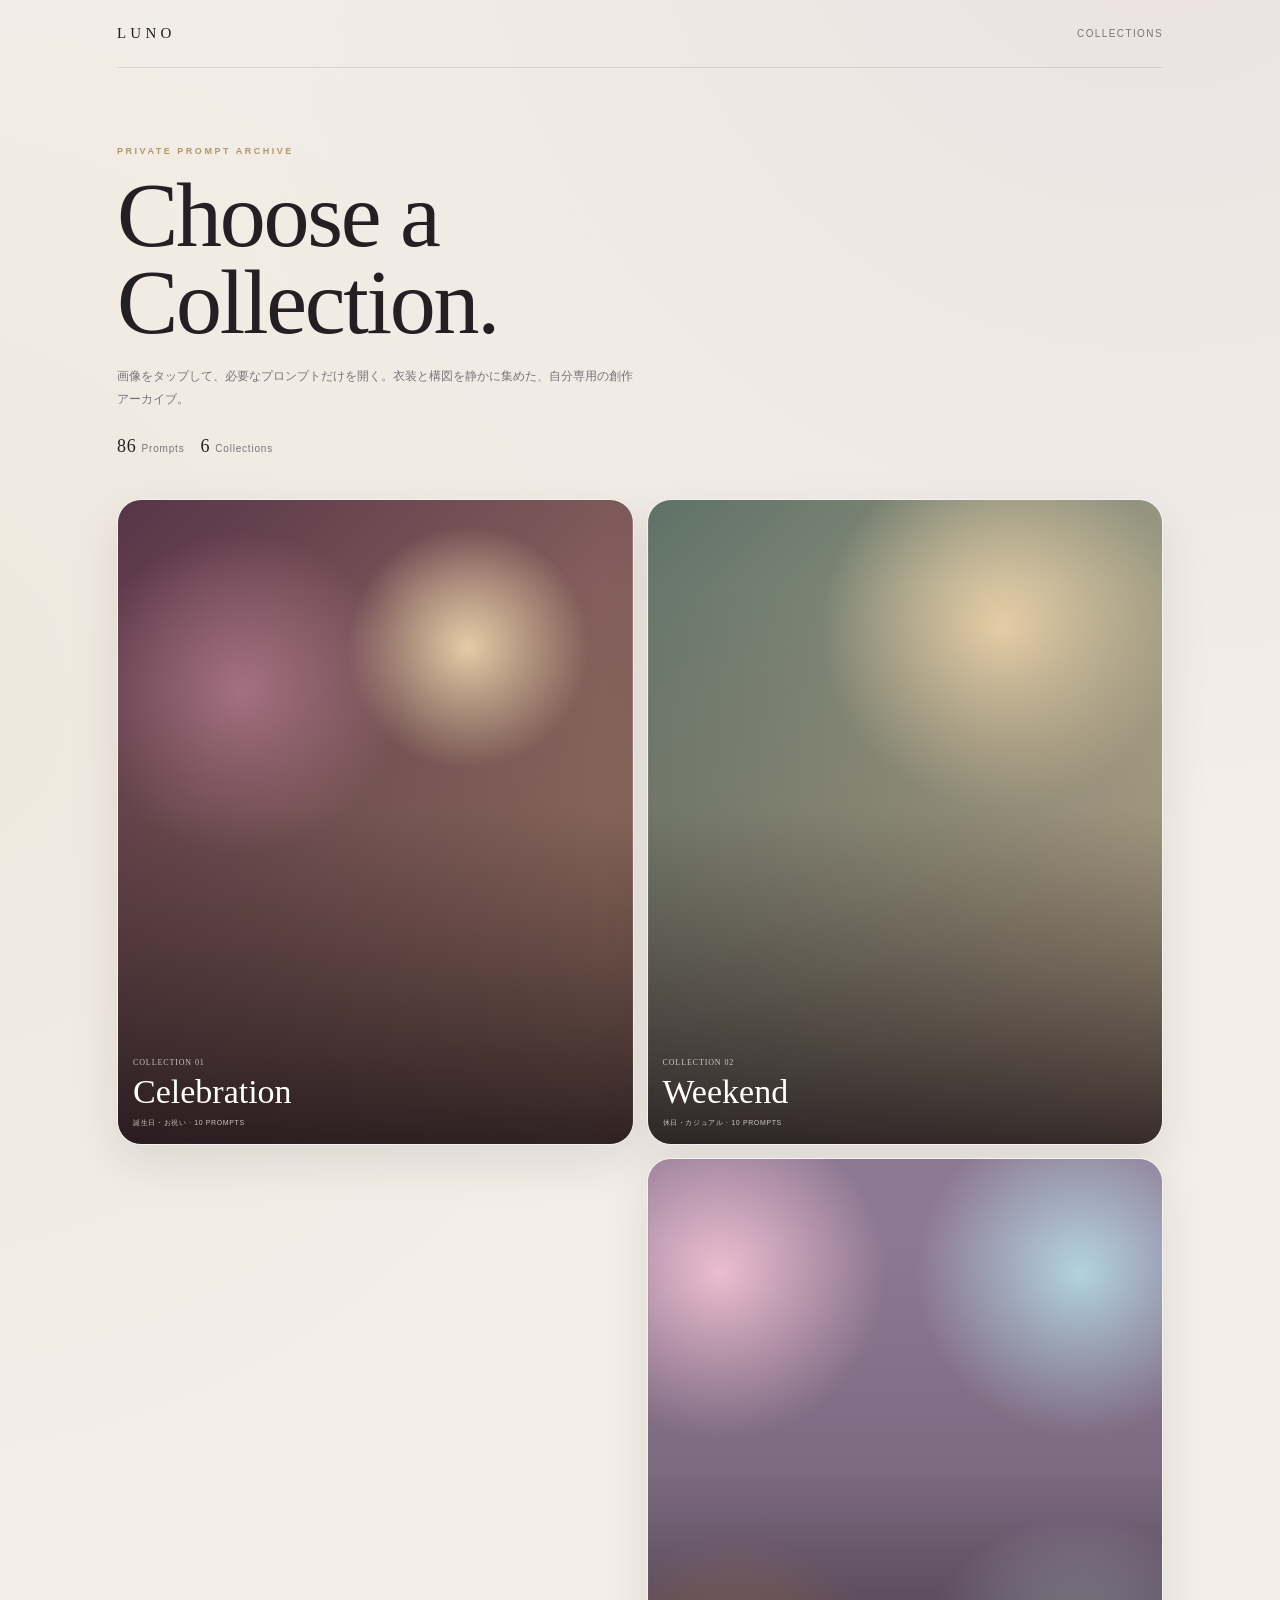
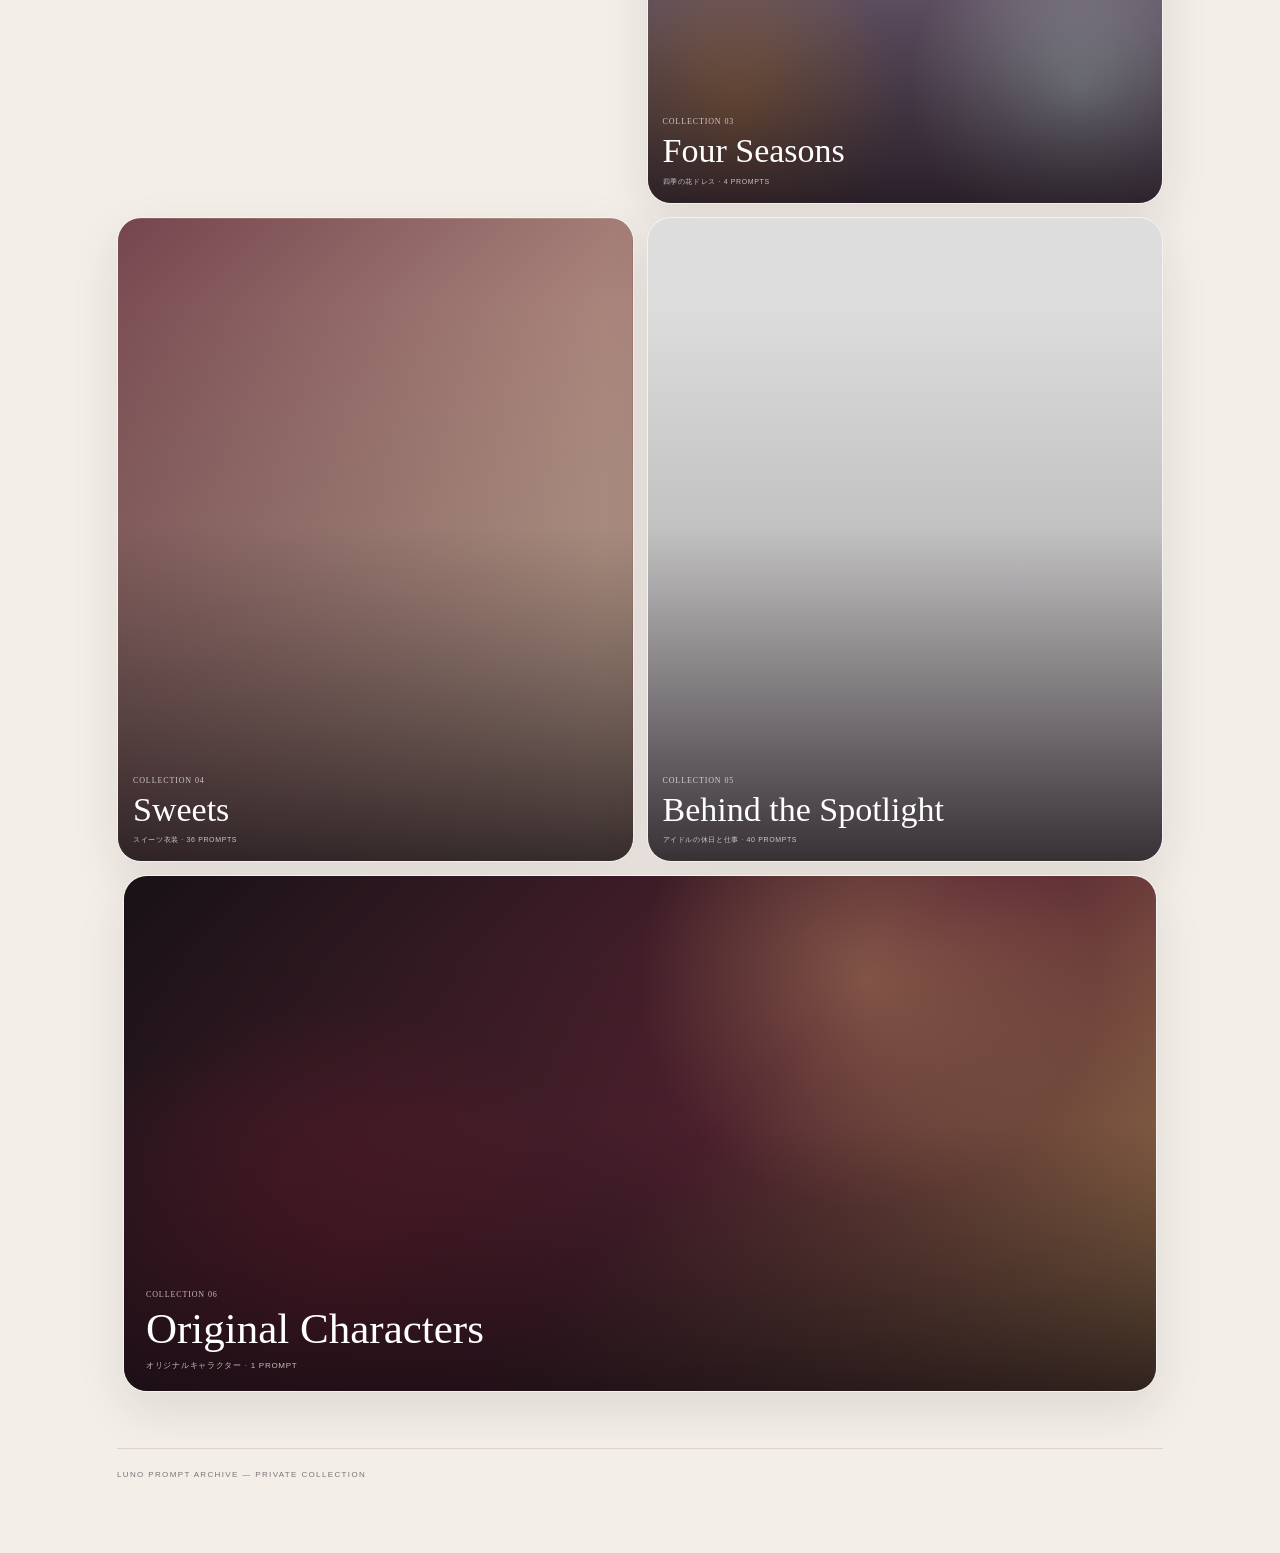
==== index.html @ 7c1cc9b8 "Add files via upload" ====
<!DOCTYPE html>

<html lang="ja">
<head>
<meta charset="utf-8"/>
<meta content="width=device-width,initial-scale=1,viewport-fit=cover" name="viewport"/>
<meta content="#f3eee8" name="theme-color"/>
<title>Luno Prompt Archive</title>
<link href="style.css" rel="stylesheet"/>
</head>
<body>
<main class="shell">
<header class="site-head">
<a class="brand" href="index.html">LUNO</a>
<a class="head-link" href="index.html">COLLECTIONS</a>
</header>
<section class="hero">
<span class="eyebrow">Private Prompt Archive</span>
<h1>Choose a<br/>Collection.</h1>
<p>画像をタップして、必要なプロンプトだけを開く。衣装と構図を静かに集めた、自分専用の創作アーカイブ。</p>
<div class="stats"><span><b>86</b>Prompts</span><span><b>6</b>Collections</span></div>
</section>
<section class="collection-grid">
<a class="collection-card" href="birthday.html"><div class="visual art-birthday"></div><div class="meta"><span class="num">COLLECTION 01</span><h2>Celebration</h2><p>誕生日・お祝い · 10 prompts</p></div></a>
<a class="collection-card" href="weekend.html"><div class="visual art-weekend"></div><div class="meta"><span class="num">COLLECTION 02</span><h2>Weekend</h2><p>休日・カジュアル · 10 prompts</p></div></a>
<a class="collection-card" href="seasons.html"><div class="visual art-seasons"></div><div class="meta"><span class="num">COLLECTION 03</span><h2>Four Seasons</h2><p>四季の花ドレス · 4 prompts</p></div></a>
<a class="collection-card" href="sweets.html"><div class="visual art-sweets"></div><div class="meta"><span class="num">COLLECTION 04</span><h2>Sweets</h2><p>スイーツ衣装 · 36 prompts</p></div></a>
<a class="collection-card" href="idol.html"><div class="visual art-idol"></div><div class="meta"><span class="num">COLLECTION 05</span><h2>Behind the Spotlight</h2><p>アイドルの休日と仕事 · 40 prompts</p></div></a>
<a class="collection-card featured-card" href="original.html"><div class="visual art-original"></div><div class="meta"><span class="num">COLLECTION 06</span><h2>Original Characters</h2><p>オリジナルキャラクター · 1 prompt</p></div></a>
</section>
<footer class="footer">LUNO PROMPT ARCHIVE — PRIVATE COLLECTION</footer>
</main>
<div class="modal" id="promptModal">
<div class="modal-backdrop" onclick="closePrompt()"></div>
<section class="modal-sheet">
<div class="modal-grip"></div>
<button aria-label="閉じる" class="modal-close" onclick="closePrompt()">×</button>
<div class="modal-image-wrap"><img alt="" class="modal-image" id="modalImage"/></div>
<div class="modal-sub" id="modalSub"></div>
<h2 id="modalTitle"></h2>
<div class="gender-tabs" id="genderTabs"></div>
<div class="prompt-box" id="promptText"></div>
<button class="copy" id="copyButton" onclick="copyPrompt()">Promptをコピー</button>
</section>
</div>
<script src="app.js"></script>
</body>
</html>
---- style.css ----
:root{
  --paper:#f3eee8;--surface:#fffdf9;--ink:#241f23;--muted:#7b7279;
  --line:rgba(55,40,49,.13);--wine:#563848;--wine2:#7b5669;
  --gold:#b39768;--shadow:0 18px 48px rgba(48,32,42,.10);
}
*{box-sizing:border-box}html{scroll-behavior:smooth}
body{margin:0;background:
 radial-gradient(circle at 90% -5%,rgba(182,151,184,.14),transparent 28%),
 radial-gradient(circle at -8% 22%,rgba(210,188,155,.13),transparent 30%),
 var(--paper);color:var(--ink);font-family:-apple-system,BlinkMacSystemFont,"Hiragino Sans","Yu Gothic",sans-serif}
body.lock{overflow:hidden}button,input{font:inherit}a{color:inherit}
.shell{width:min(1080px,100%);margin:auto;padding:0 17px 74px}
.site-head{height:68px;display:flex;align-items:center;justify-content:space-between;border-bottom:1px solid var(--line)}
.brand{text-decoration:none;font:15px Georgia,"Times New Roman",serif;letter-spacing:.28em}
.head-link{text-decoration:none;color:var(--muted);font-size:10px;letter-spacing:.14em}
.hero{padding:72px 0 42px}.eyebrow{font-size:9px;letter-spacing:.28em;color:var(--gold);font-weight:900;text-transform:uppercase}
.hero h1,.collection-hero h1{font:400 clamp(45px,12vw,92px)/.95 Georgia,"Times New Roman",serif;margin:14px 0 18px;letter-spacing:-.025em}
.hero p,.collection-hero p{font-size:12px;line-height:1.9;color:var(--muted);max-width:520px}
.stats{display:flex;gap:16px;margin-top:26px;color:var(--muted);font-size:10px;letter-spacing:.08em}.stats b{color:var(--ink);font:18px Georgia,serif;margin-right:5px}
.collection-grid{display:grid;grid-template-columns:1fr;gap:14px}
.collection-card{position:relative;display:block;min-height:240px;border-radius:29px;overflow:hidden;text-decoration:none;background:#ddd;box-shadow:var(--shadow);border:1px solid rgba(255,255,255,.62)}
.collection-card:after{content:"";position:absolute;inset:0;background:linear-gradient(180deg,transparent 13%,rgba(20,12,18,.13) 48%,rgba(20,12,18,.82))}
.collection-card .visual{position:absolute;inset:0;transition:transform .5s;background-size:cover;background-position:center}
.collection-card:hover .visual{transform:scale(1.025)}
.collection-card .meta{position:absolute;z-index:2;left:22px;right:22px;bottom:21px;color:#fff}
.collection-card .num{font:10px Georgia,serif;opacity:.72;letter-spacing:.13em}
.collection-card h2{font:400 31px/1.08 Georgia,serif;margin:6px 0}
.collection-card p{margin:0;font-size:9px;letter-spacing:.12em;opacity:.73;text-transform:uppercase}
.art-birthday{background:radial-gradient(circle at 68% 23%,rgba(255,231,184,.86),transparent 20%),radial-gradient(circle at 24% 30%,rgba(203,139,162,.68),transparent 27%),linear-gradient(135deg,#583448,#b18a70)}
.art-weekend{background:radial-gradient(circle at 69% 20%,#ead1a9,transparent 29%),linear-gradient(135deg,#5e7167,#d8c19e)}
.art-seasons{background:radial-gradient(circle at 14% 18%,#efbfd2,transparent 24%),radial-gradient(circle at 84% 18%,#b4d5e2,transparent 24%),radial-gradient(circle at 17% 85%,#d59a62,transparent 24%),radial-gradient(circle at 84% 82%,#d9e5ee,transparent 25%),#8d7892}
.art-sweets{background:linear-gradient(135deg,#74454e,#dfc5aa)}
.back{display:inline-block;margin-top:23px;text-decoration:none;font-size:10px;color:var(--muted);letter-spacing:.08em}.back:before{content:"←";margin-right:8px}
.collection-hero{padding:46px 0 25px}
.toolbar{display:flex;gap:9px;margin:0 0 18px;position:sticky;top:8px;z-index:10}
.search{width:100%;border:1px solid var(--line);background:rgba(255,253,249,.92);backdrop-filter:blur(12px);border-radius:999px;padding:13px 17px;color:var(--ink);outline:none;box-shadow:0 8px 24px rgba(48,32,42,.06)}
.search::placeholder{color:#9a9097}
.gallery{display:grid;grid-template-columns:repeat(2,minmax(0,1fr));gap:11px}
.prompt-tile{border:0;padding:0;background:none;text-align:left;cursor:pointer;color:inherit;min-width:0}
.tile-visual{position:relative;aspect-ratio:3/4;border-radius:21px;overflow:hidden;background:#ddd4d3;box-shadow:0 13px 30px rgba(55,38,49,.09)}
.tile-visual img{width:100%;height:100%;object-fit:cover;display:block}
.tile-visual:after{content:"VIEW";position:absolute;right:9px;bottom:9px;background:rgba(255,253,249,.91);padding:7px 9px;border-radius:99px;font-size:7px;letter-spacing:.17em;color:#4f4149}
.tile-title{font:16px/1.3 Georgia,"Times New Roman",serif;margin:10px 4px 2px;white-space:nowrap;overflow:hidden;text-overflow:ellipsis}
.tile-tag{font-size:8px;letter-spacing:.09em;color:var(--muted);margin-left:4px;text-transform:uppercase;white-space:nowrap;overflow:hidden;text-overflow:ellipsis}
.placeholder{height:100%;display:grid;place-items:center;position:relative;overflow:hidden}
.placeholder:before,.placeholder:after{content:"";position:absolute;border-radius:50%}
.placeholder:before{width:135px;height:135px;right:-35px;top:-25px;background:rgba(255,255,255,.22)}
.placeholder:after{width:90px;height:90px;left:-20px;bottom:18px;background:rgba(255,255,255,.17)}
.placeholder span{position:relative;z-index:1;font:25px Georgia,serif;color:rgba(255,255,255,.94);letter-spacing:.1em;text-align:center;padding:15px}
.birthday-bg{background:linear-gradient(145deg,#724156,#c7a477)}
.weekend-bg{background:linear-gradient(145deg,#63766b,#d7b98b)}
.spring-bg{background:linear-gradient(145deg,#dca8bd,#9884b1)}
.summer-bg{background:linear-gradient(145deg,#91bacf,#7f74a8)}
.autumn-bg{background:linear-gradient(145deg,#bd7949,#743846)}
.winter-bg{background:linear-gradient(145deg,#a4bdd2,#d7b5c3)}
.sweet-bg-0{background:linear-gradient(145deg,#86525e,#d5b58e)}
.sweet-bg-1{background:linear-gradient(145deg,#775c45,#c8a57f)}
.sweet-bg-2{background:linear-gradient(145deg,#9a7080,#ead3c5)}
.sweet-bg-3{background:linear-gradient(145deg,#6c596c,#cab4cb)}
.empty{display:none;padding:38px 0;color:var(--muted);font-size:12px;text-align:center}
.modal{position:fixed;inset:0;z-index:60;display:none}.modal.open{display:block}
.modal-backdrop{position:absolute;inset:0;background:rgba(27,19,24,.58);backdrop-filter:blur(10px)}
.modal-sheet{position:absolute;left:0;right:0;bottom:0;max-height:92vh;overflow:auto;background:var(--surface);border-radius:30px 30px 0 0;padding:14px 18px calc(23px + env(safe-area-inset-bottom));box-shadow:0 -22px 65px rgba(0,0,0,.2);animation:sheetUp .27s ease}
@keyframes sheetUp{from{transform:translateY(15%);opacity:0}}
.modal-grip{width:44px;height:4px;background:#d7ced3;border-radius:99px;margin:0 auto 17px}
.modal-close{position:absolute;right:17px;top:17px;width:35px;height:35px;border-radius:50%;border:1px solid var(--line);background:rgba(255,255,255,.92);font-size:20px;color:#675962;z-index:2}
.modal-image-wrap{position:relative}.modal-image{width:100%;max-height:43vh;object-fit:cover;border-radius:20px;background:#eee;display:none}
.modal-sub{font-size:8px;letter-spacing:.16em;color:var(--gold);text-transform:uppercase;margin-top:16px}
.modal h2{font:400 29px Georgia,serif;margin:5px 0 4px}
.gender-tabs{display:flex;gap:7px;margin:15px 0 10px}.gender-tabs button{border:1px solid var(--line);background:#f7f2ef;border-radius:99px;padding:9px 15px;font-size:10px}
.gender-tabs button.active{background:var(--wine);color:#fff;border-color:var(--wine)}
.prompt-box{white-space:pre-wrap;word-break:break-word;background:#f5f0ec;border:1px solid var(--line);border-radius:18px;padding:15px;font:11px/1.82 ui-monospace,SFMono-Regular,Menlo,monospace;color:#50454c}
.copy{position:sticky;bottom:0;width:100%;border:0;border-radius:16px;padding:15px;background:linear-gradient(135deg,var(--wine),var(--wine2));color:#fff;font-weight:800;letter-spacing:.04em;margin-top:12px;box-shadow:0 10px 28px rgba(88,56,73,.23)}
.footer{margin-top:56px;padding-top:21px;border-top:1px solid var(--line);font-size:8px;letter-spacing:.17em;color:var(--muted)}
@media(min-width:720px){
  .collection-grid{grid-template-columns:repeat(2,1fr)}
  .collection-card:first-child{grid-row:span 2;min-height:500px}
  .gallery{grid-template-columns:repeat(3,1fr);gap:18px}
  .modal-sheet{left:50%;right:auto;bottom:28px;transform:translateX(-50%);width:min(620px,calc(100% - 36px));border-radius:30px;max-height:88vh}
}

.art-original{
  background:
    radial-gradient(circle at 72% 20%,rgba(225,184,116,.34),transparent 27%),
    radial-gradient(circle at 20% 82%,rgba(126,29,48,.52),transparent 32%),
    linear-gradient(135deg,#171116,#542331 55%,#b08a55);
}
.quality-section{margin-top:12px}
.quality-label{font-size:8px;letter-spacing:.16em;color:var(--gold);text-transform:uppercase;margin:0 0 7px 3px}
.copy-secondary{
  width:100%;border:1px solid var(--line);border-radius:16px;padding:13px;
  background:#f7f2ef;color:var(--wine);font-weight:800;letter-spacing:.04em;margin-top:9px
}


/* ===== Top page: compact two-column layout ===== */
.collection-grid{
  display:grid;
  grid-template-columns:repeat(2,minmax(0,1fr));
  gap:13px;
}

.collection-grid .collection-card{
  min-height:0;
  height:auto;
  aspect-ratio:4 / 5;
  border-radius:24px;
}

.collection-grid .collection-card .meta{
  left:15px;
  right:12px;
  bottom:15px;
}

.collection-grid .collection-card .num{
  font-size:8px;
  letter-spacing:.11em;
}

.collection-grid .collection-card h2{
  font-size:clamp(23px,7vw,34px);
  margin:5px 0 7px;
}

.collection-grid .collection-card p{
  font-size:7px;
  line-height:1.55;
  letter-spacing:.09em;
}

/* Original Characters: wide featured card */
.collection-grid .featured-card{
  grid-column:1 / -1;
  aspect-ratio:2.25 / 1;
  min-height:175px;
}

.collection-grid .featured-card .meta{
  left:22px;
  right:20px;
  bottom:19px;
}

.collection-grid .featured-card h2{
  font-size:clamp(29px,8vw,43px);
}

.collection-grid .featured-card p{
  font-size:8px;
}

@media (max-width:370px){
  .collection-grid{gap:10px}
  .collection-grid .collection-card{border-radius:21px}
  .collection-grid .collection-card h2{font-size:22px}
  .collection-grid .collection-card .meta{left:12px;bottom:13px}
}


/* ===== Original Characters: explicit side inset ===== */
.collection-grid .featured-card{
  grid-column:1 / -1;
  width:calc(100% - 12px);
  max-width:calc(100% - 12px);
  justify-self:center;
  min-width:0;
  min-height:0;
  aspect-ratio:2 / 1;
}

@media (max-width:430px){
  .collection-grid .featured-card{
    width:calc(100% - 12px);
    max-width:calc(100% - 12px);
    justify-self:center;
    aspect-ratio:1.95 / 1;
  }
}
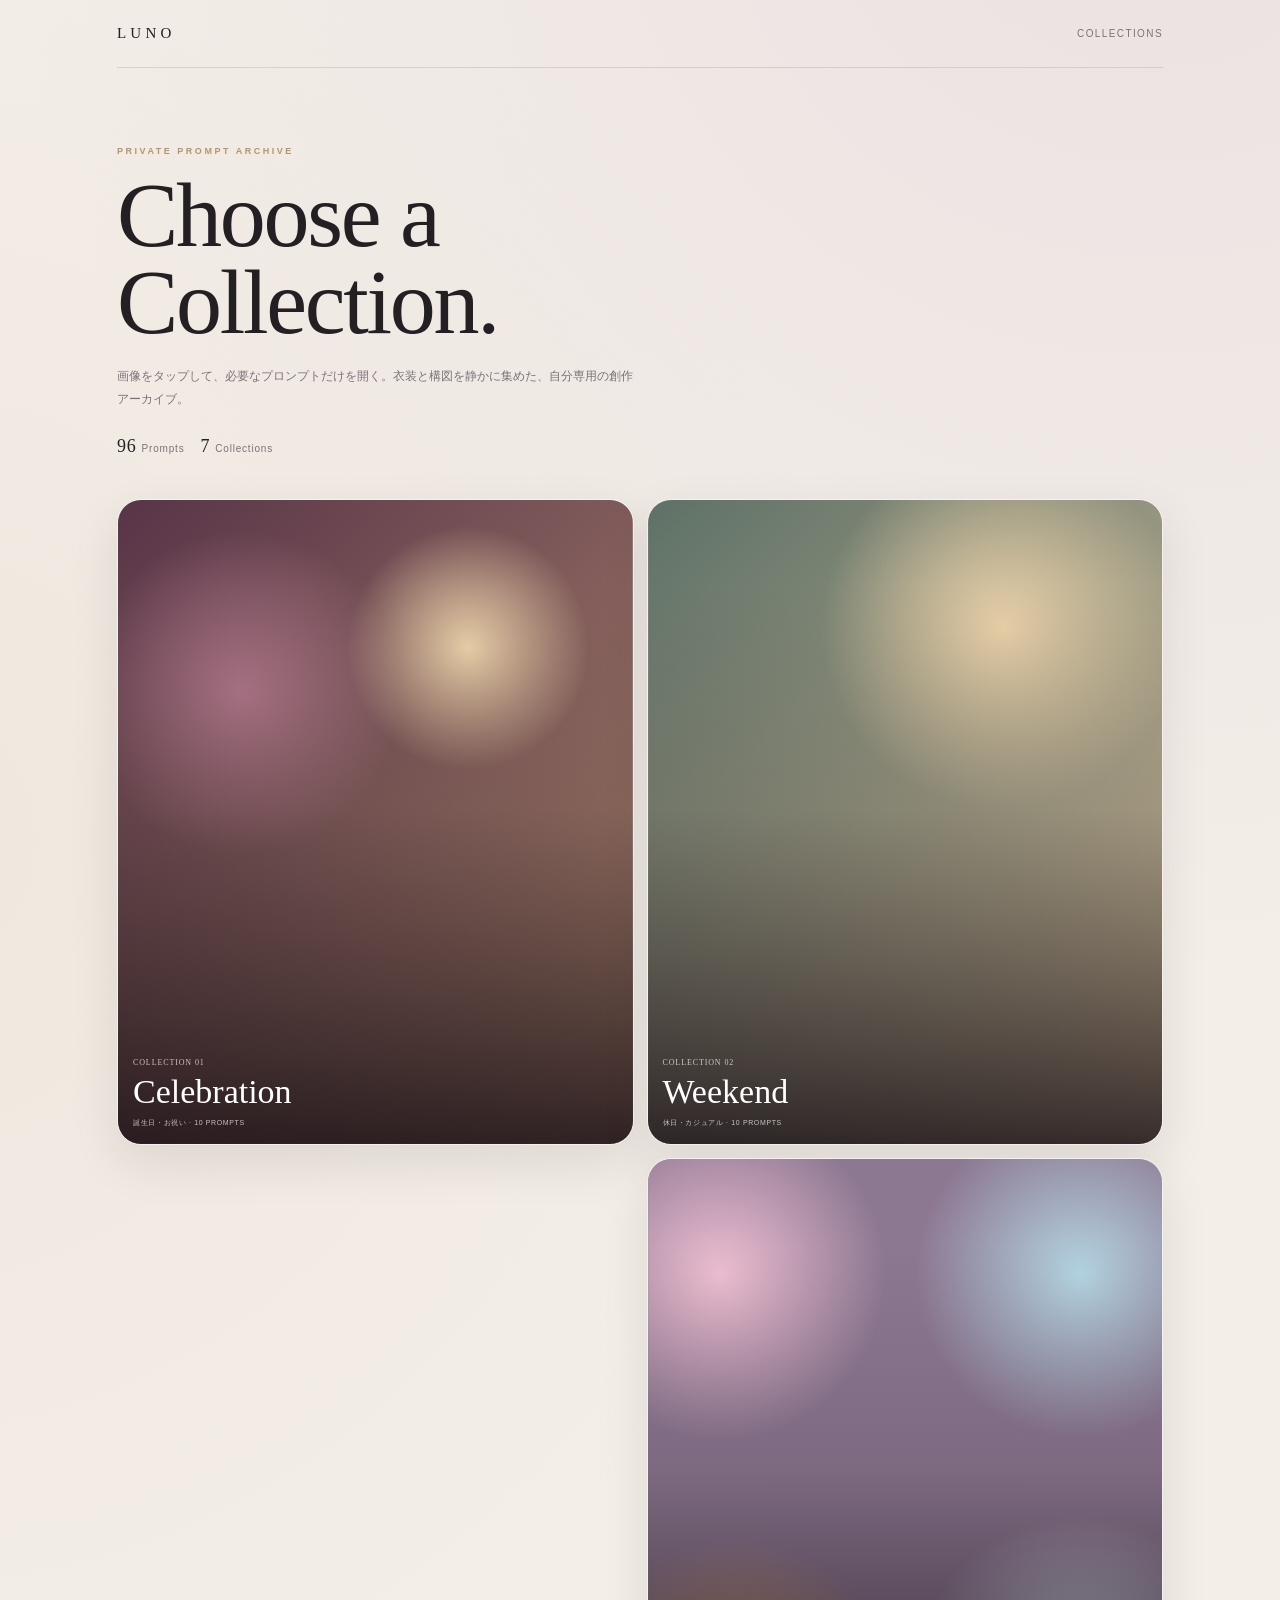
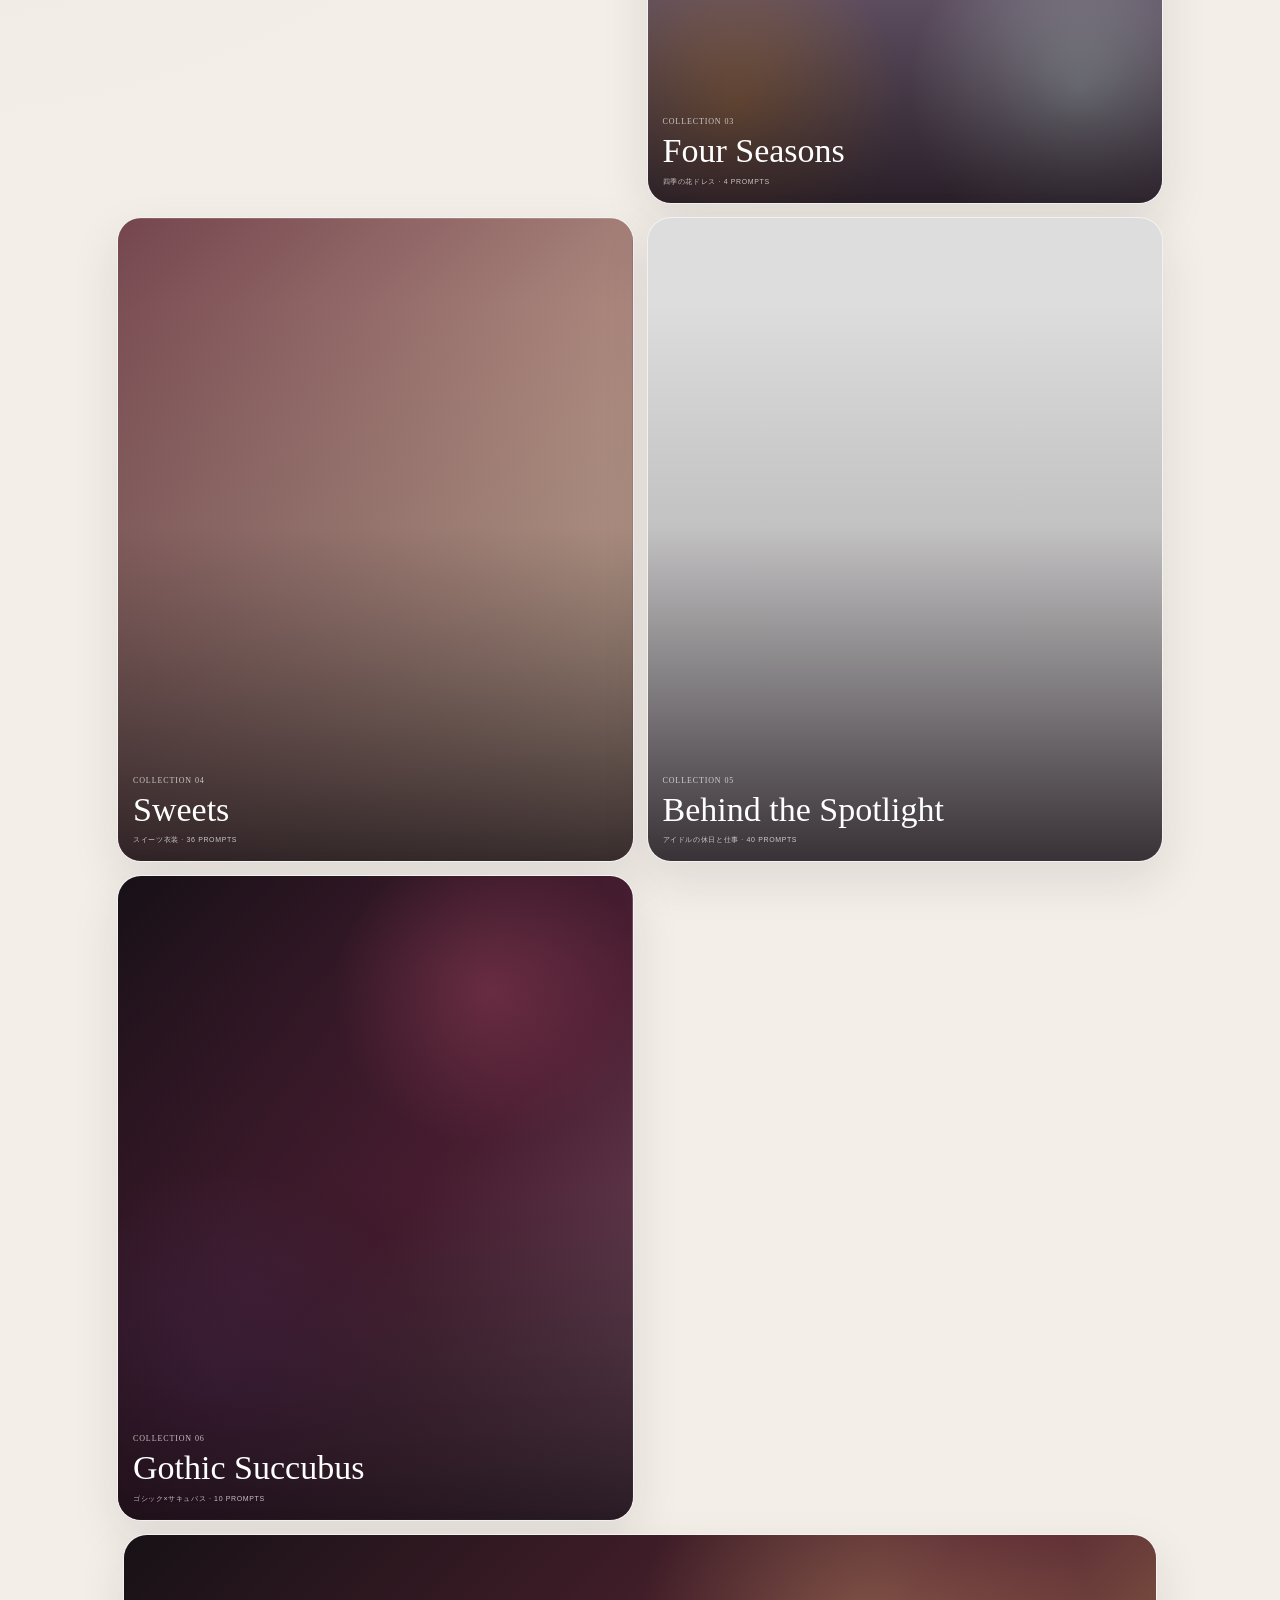
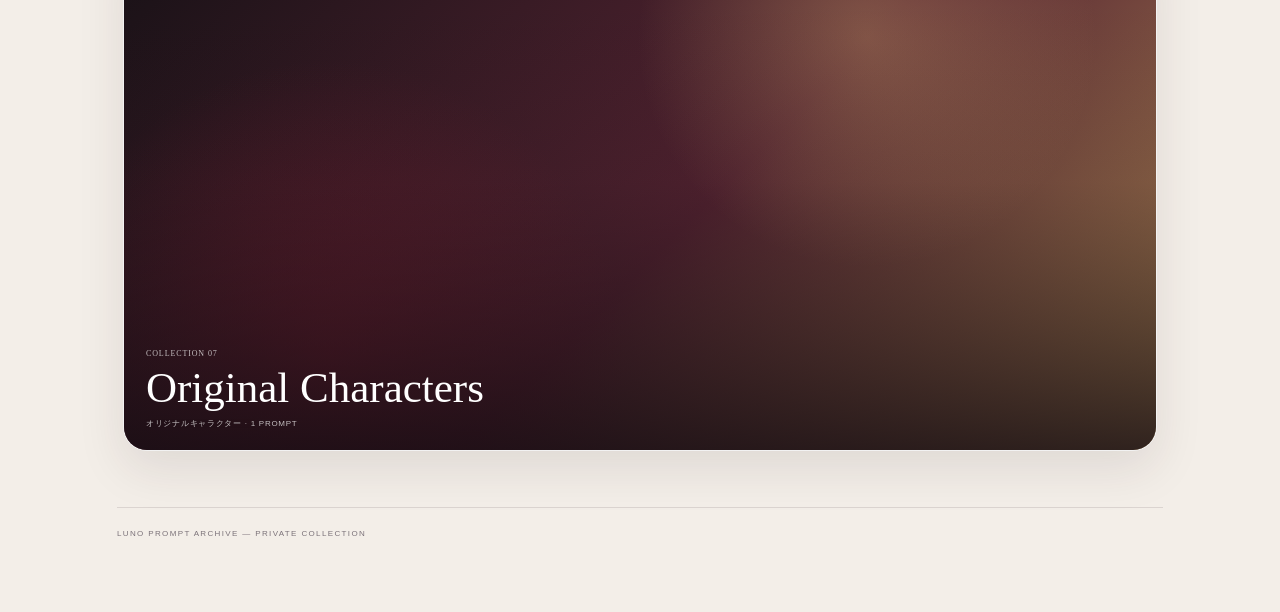
==== commit 9525953d: "Add files via upload" ====
--- a/index.html
+++ b/index.html
@@ -18,7 +18,7 @@
 <span class="eyebrow">Private Prompt Archive</span>
 <h1>Choose a<br/>Collection.</h1>
 <p>画像をタップして、必要なプロンプトだけを開く。衣装と構図を静かに集めた、自分専用の創作アーカイブ。</p>
-<div class="stats"><span><b>86</b>Prompts</span><span><b>6</b>Collections</span></div>
+<div class="stats"><span><b>96</b>Prompts</span><span><b>7</b>Collections</span></div>
 </section>
 <section class="collection-grid">
 <a class="collection-card" href="birthday.html"><div class="visual art-birthday"></div><div class="meta"><span class="num">COLLECTION 01</span><h2>Celebration</h2><p>誕生日・お祝い · 10 prompts</p></div></a>
@@ -26,7 +26,8 @@
 <a class="collection-card" href="seasons.html"><div class="visual art-seasons"></div><div class="meta"><span class="num">COLLECTION 03</span><h2>Four Seasons</h2><p>四季の花ドレス · 4 prompts</p></div></a>
 <a class="collection-card" href="sweets.html"><div class="visual art-sweets"></div><div class="meta"><span class="num">COLLECTION 04</span><h2>Sweets</h2><p>スイーツ衣装 · 36 prompts</p></div></a>
 <a class="collection-card" href="idol.html"><div class="visual art-idol"></div><div class="meta"><span class="num">COLLECTION 05</span><h2>Behind the Spotlight</h2><p>アイドルの休日と仕事 · 40 prompts</p></div></a>
-<a class="collection-card featured-card" href="original.html"><div class="visual art-original"></div><div class="meta"><span class="num">COLLECTION 06</span><h2>Original Characters</h2><p>オリジナルキャラクター · 1 prompt</p></div></a>
+<a class="collection-card" href="gothic.html"><div class="visual art-gothic"></div><div class="meta"><span class="num">COLLECTION 06</span><h2>Gothic Succubus</h2><p>ゴシック×サキュバス · 10 prompts</p></div></a>
+<a class="collection-card featured-card" href="original.html"><div class="visual art-original"></div><div class="meta"><span class="num">COLLECTION 07</span><h2>Original Characters</h2><p>オリジナルキャラクター · 1 prompt</p></div></a>
 </section>
 <footer class="footer">LUNO PROMPT ARCHIVE — PRIVATE COLLECTION</footer>
 </main>
--- a/style.css
+++ b/style.css
@@ -178,3 +178,10 @@
     aspect-ratio:1.95 / 1;
   }
 }
+
+
+.art-gothic{background:radial-gradient(circle at 72% 18%,rgba(184,77,107,.34),transparent 24%),radial-gradient(circle at 20% 78%,rgba(113,63,130,.42),transparent 32%),linear-gradient(135deg,#171017,#4e1f34 54%,#8b6276)}
+.gothic-bg{background:linear-gradient(145deg,#231521,#7d5a69)}
+.gothic-bg-1{background:linear-gradient(145deg,#2a1520,#5e2439)}
+.gothic-bg-2{background:linear-gradient(145deg,#1d1825,#6a557f)}
+.gothic-bg-3{background:linear-gradient(145deg,#24131d,#7d3148)}
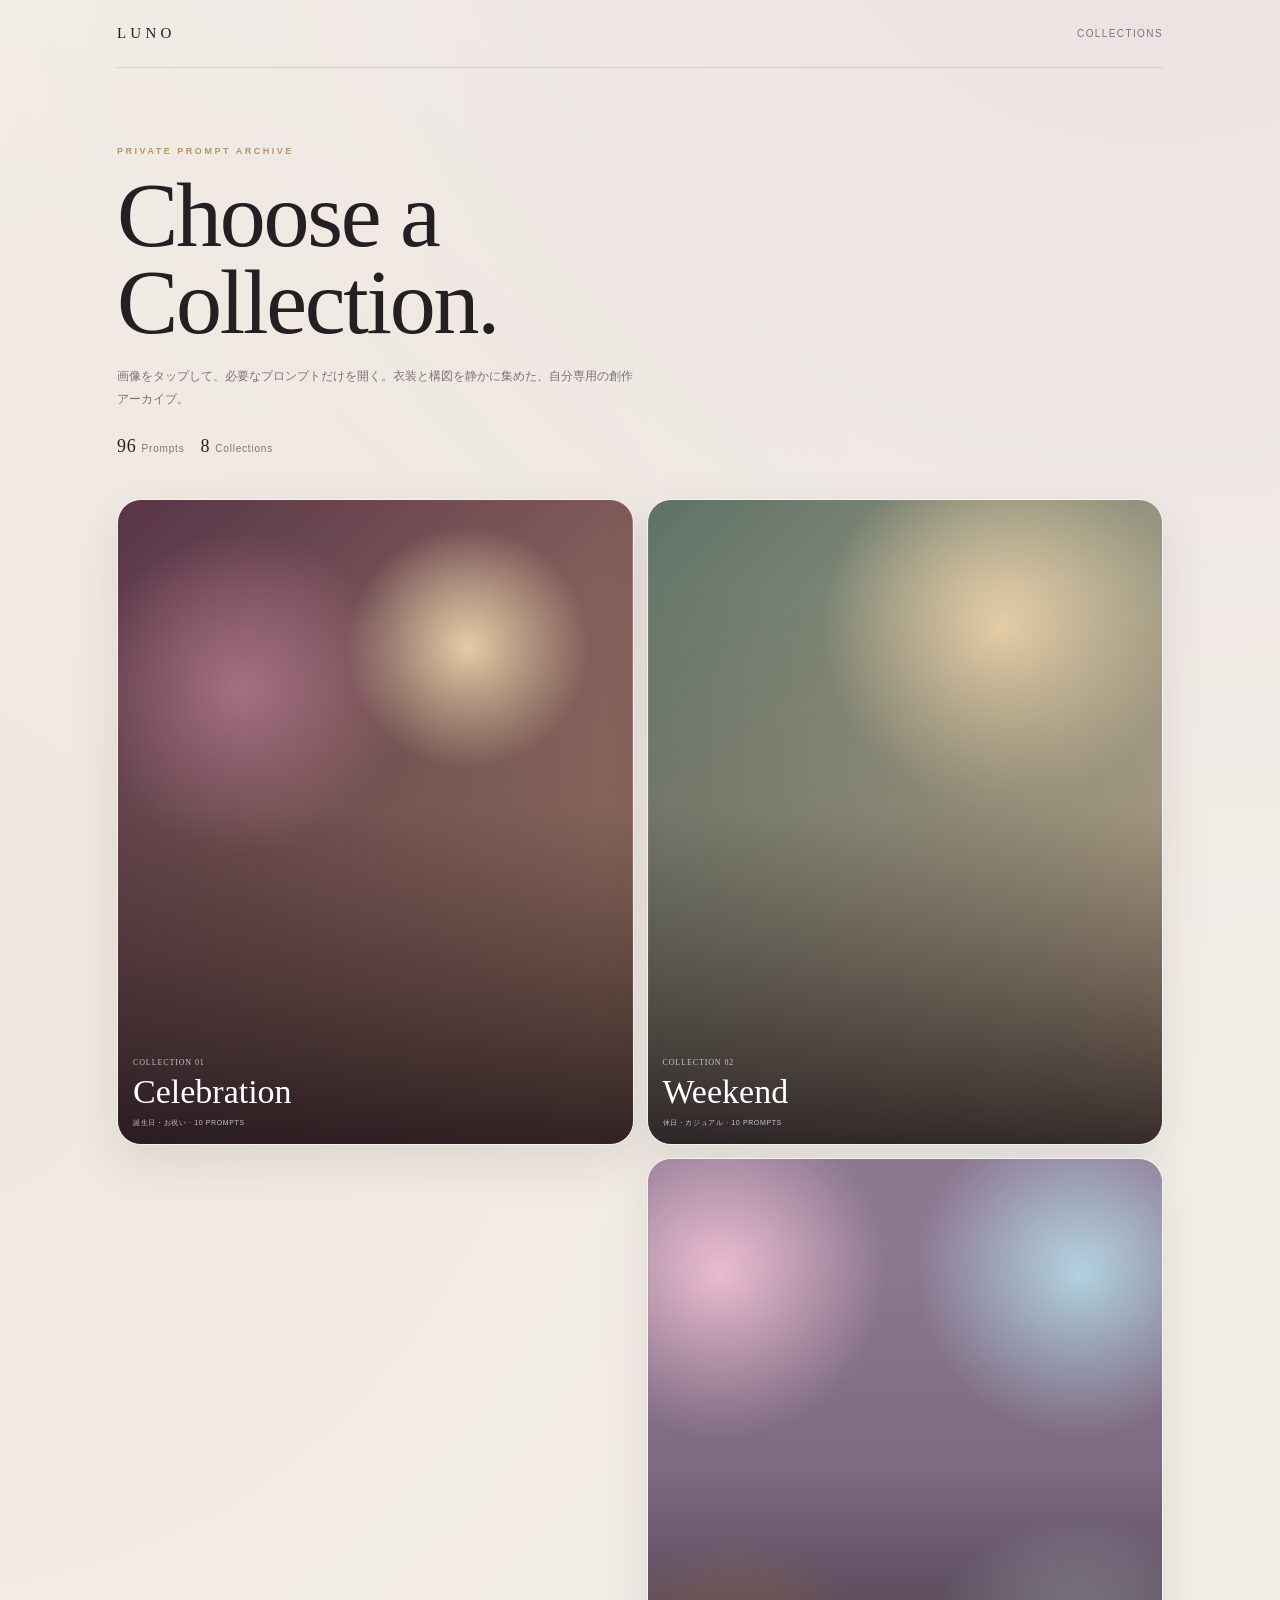
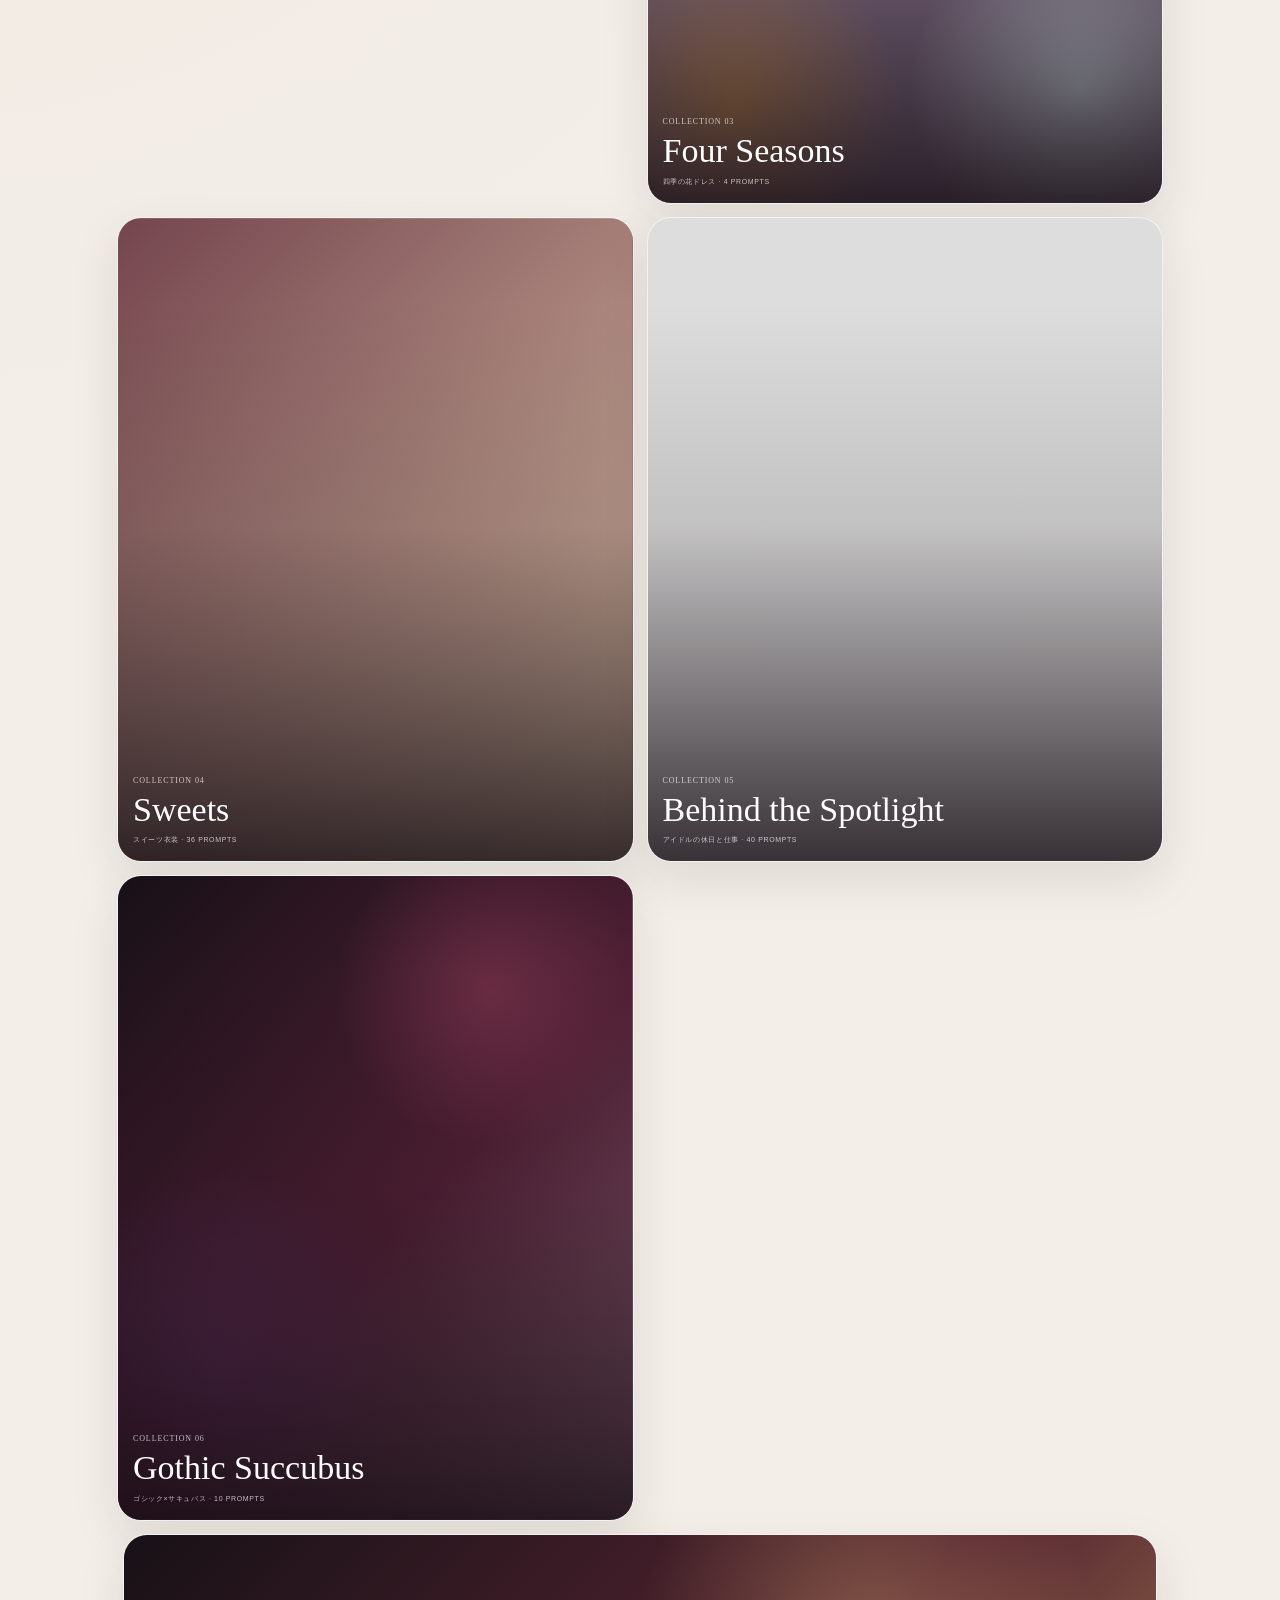
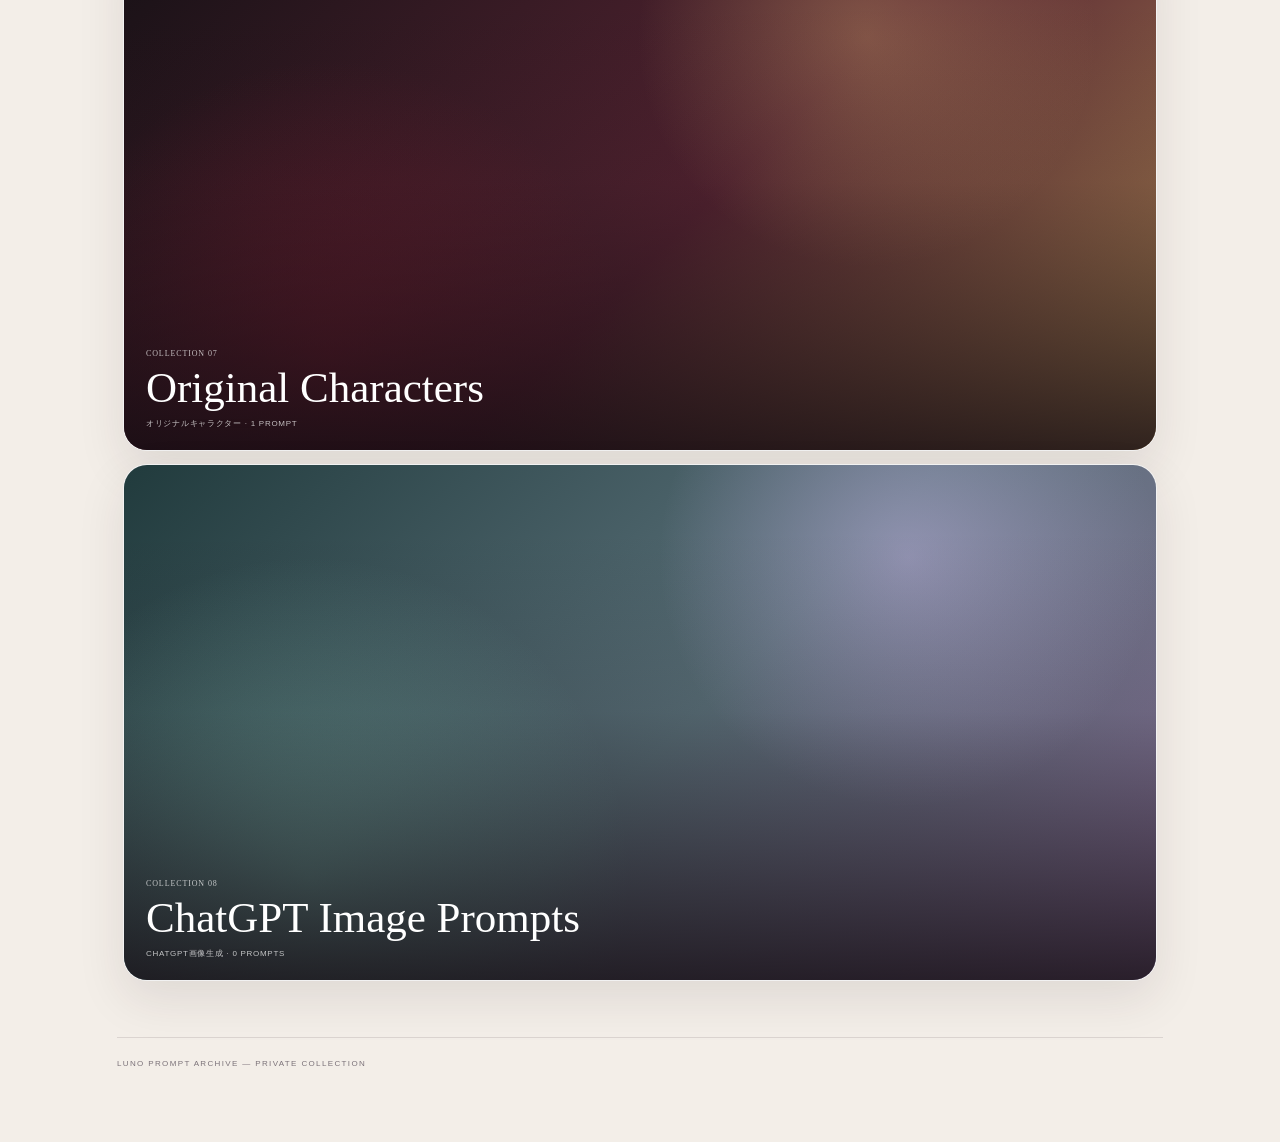
==== commit 76266c63: "Add ChatGPT Image Prompts collection" ====
--- a/index.html
+++ b/index.html
@@ -18,7 +18,7 @@
 <span class="eyebrow">Private Prompt Archive</span>
 <h1>Choose a<br/>Collection.</h1>
 <p>画像をタップして、必要なプロンプトだけを開く。衣装と構図を静かに集めた、自分専用の創作アーカイブ。</p>
-<div class="stats"><span><b>96</b>Prompts</span><span><b>7</b>Collections</span></div>
+<div class="stats"><span><b>96</b>Prompts</span><span><b>8</b>Collections</span></div>
 </section>
 <section class="collection-grid">
 <a class="collection-card" href="birthday.html"><div class="visual art-birthday"></div><div class="meta"><span class="num">COLLECTION 01</span><h2>Celebration</h2><p>誕生日・お祝い · 10 prompts</p></div></a>
@@ -28,6 +28,7 @@
 <a class="collection-card" href="idol.html"><div class="visual art-idol"></div><div class="meta"><span class="num">COLLECTION 05</span><h2>Behind the Spotlight</h2><p>アイドルの休日と仕事 · 40 prompts</p></div></a>
 <a class="collection-card" href="gothic.html"><div class="visual art-gothic"></div><div class="meta"><span class="num">COLLECTION 06</span><h2>Gothic Succubus</h2><p>ゴシック×サキュバス · 10 prompts</p></div></a>
 <a class="collection-card featured-card" href="original.html"><div class="visual art-original"></div><div class="meta"><span class="num">COLLECTION 07</span><h2>Original Characters</h2><p>オリジナルキャラクター · 1 prompt</p></div></a>
+<a class="collection-card featured-card" href="chatgpt.html"><div class="visual art-chatgpt"></div><div class="meta"><span class="num">COLLECTION 08</span><h2>ChatGPT Image Prompts</h2><p>ChatGPT画像生成 · 0 prompts</p></div></a>
 </section>
 <footer class="footer">LUNO PROMPT ARCHIVE — PRIVATE COLLECTION</footer>
 </main>
--- a/style.css
+++ b/style.css
@@ -185,3 +185,11 @@
 .gothic-bg-1{background:linear-gradient(145deg,#2a1520,#5e2439)}
 .gothic-bg-2{background:linear-gradient(145deg,#1d1825,#6a557f)}
 .gothic-bg-3{background:linear-gradient(145deg,#24131d,#7d3148)}
+
+
+.art-chatgpt{
+  background:
+    radial-gradient(circle at 76% 18%,rgba(202,184,235,.48),transparent 28%),
+    radial-gradient(circle at 18% 80%,rgba(132,205,187,.42),transparent 34%),
+    linear-gradient(135deg,#213b3d,#596f78 53%,#8d759e);
+}
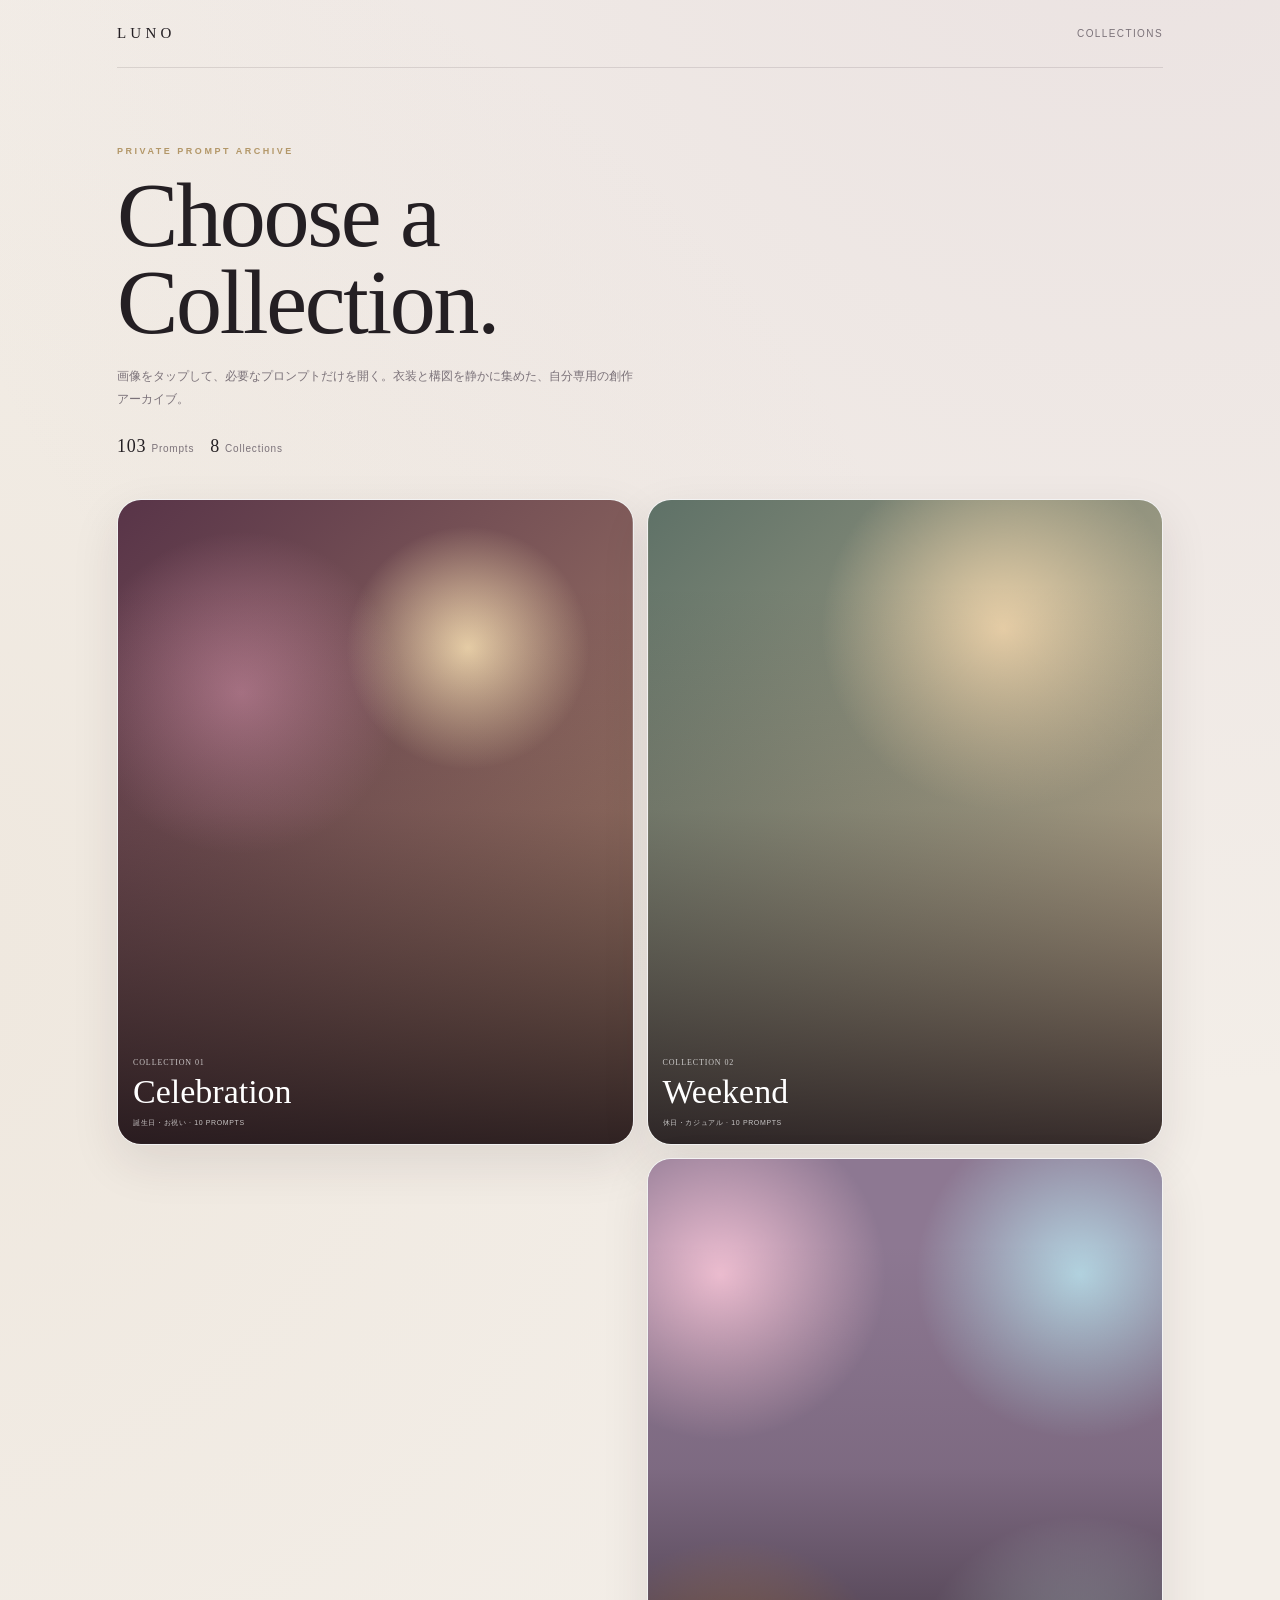
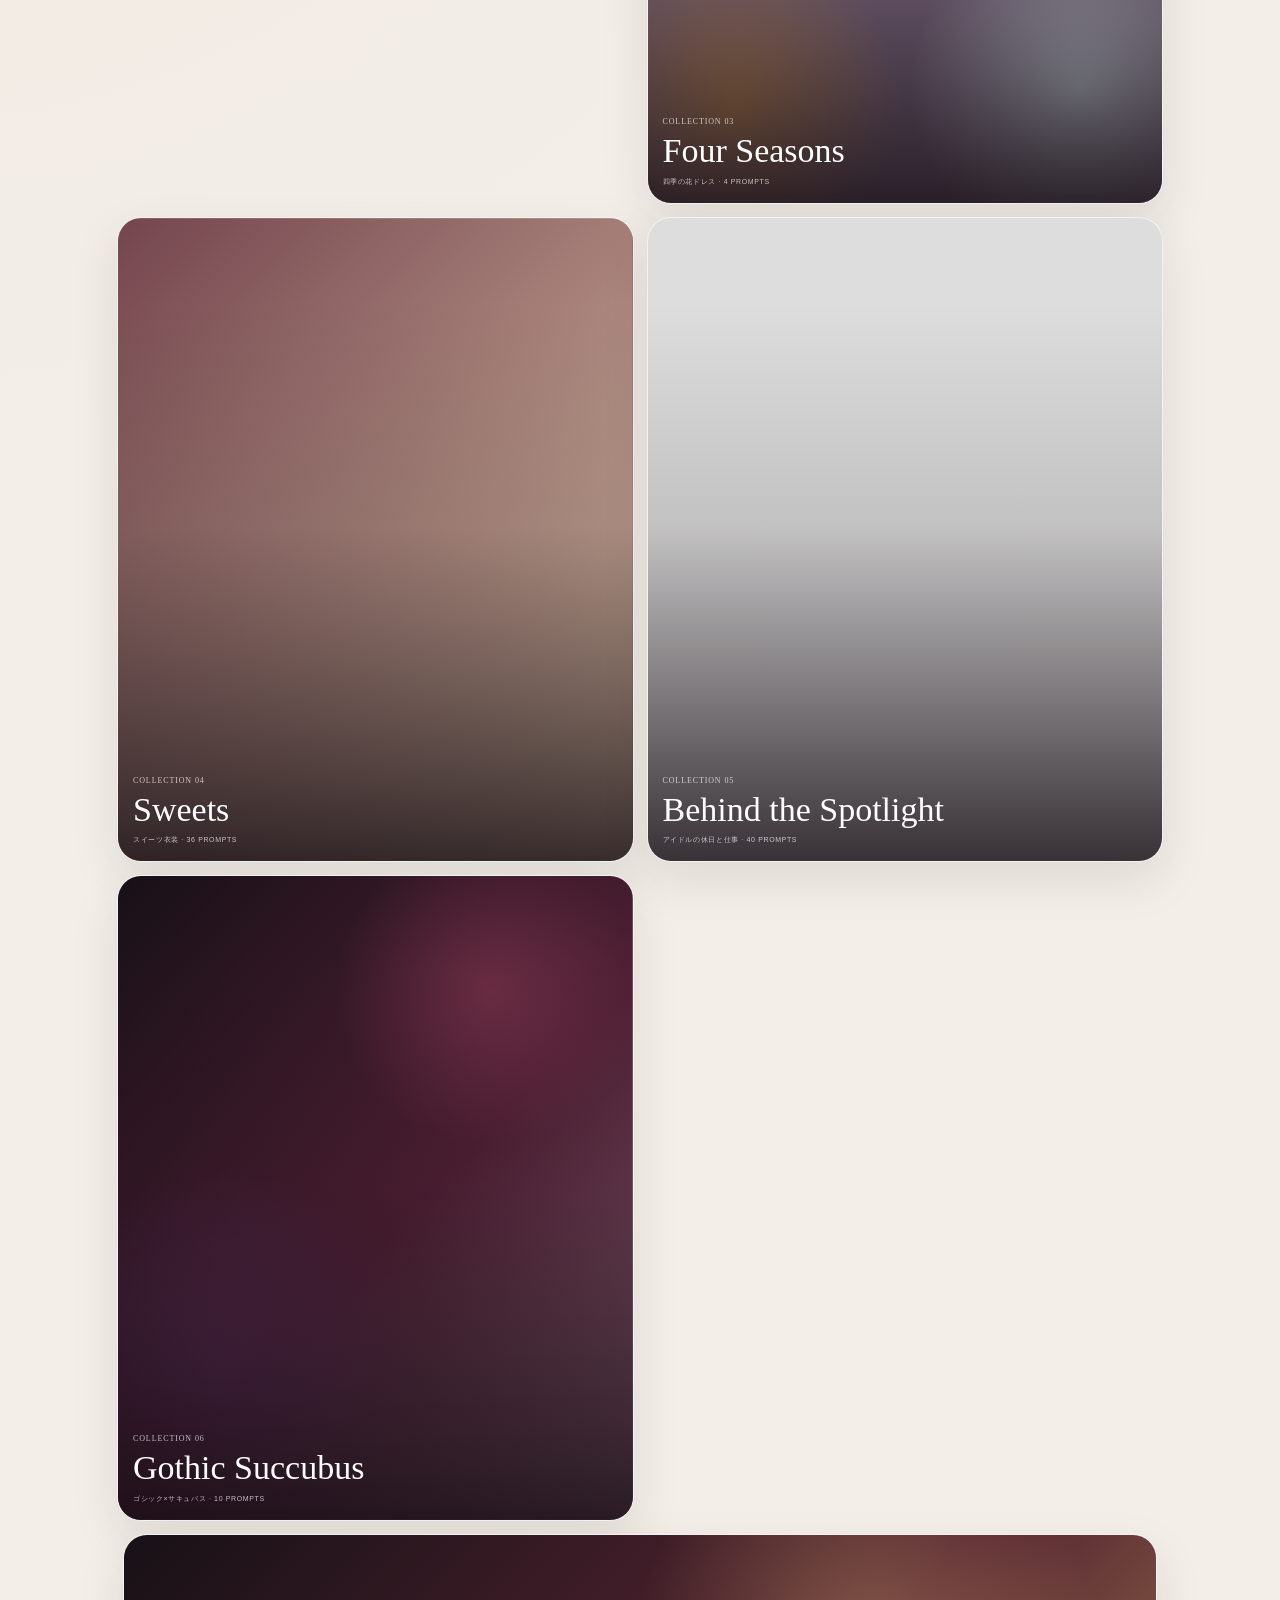
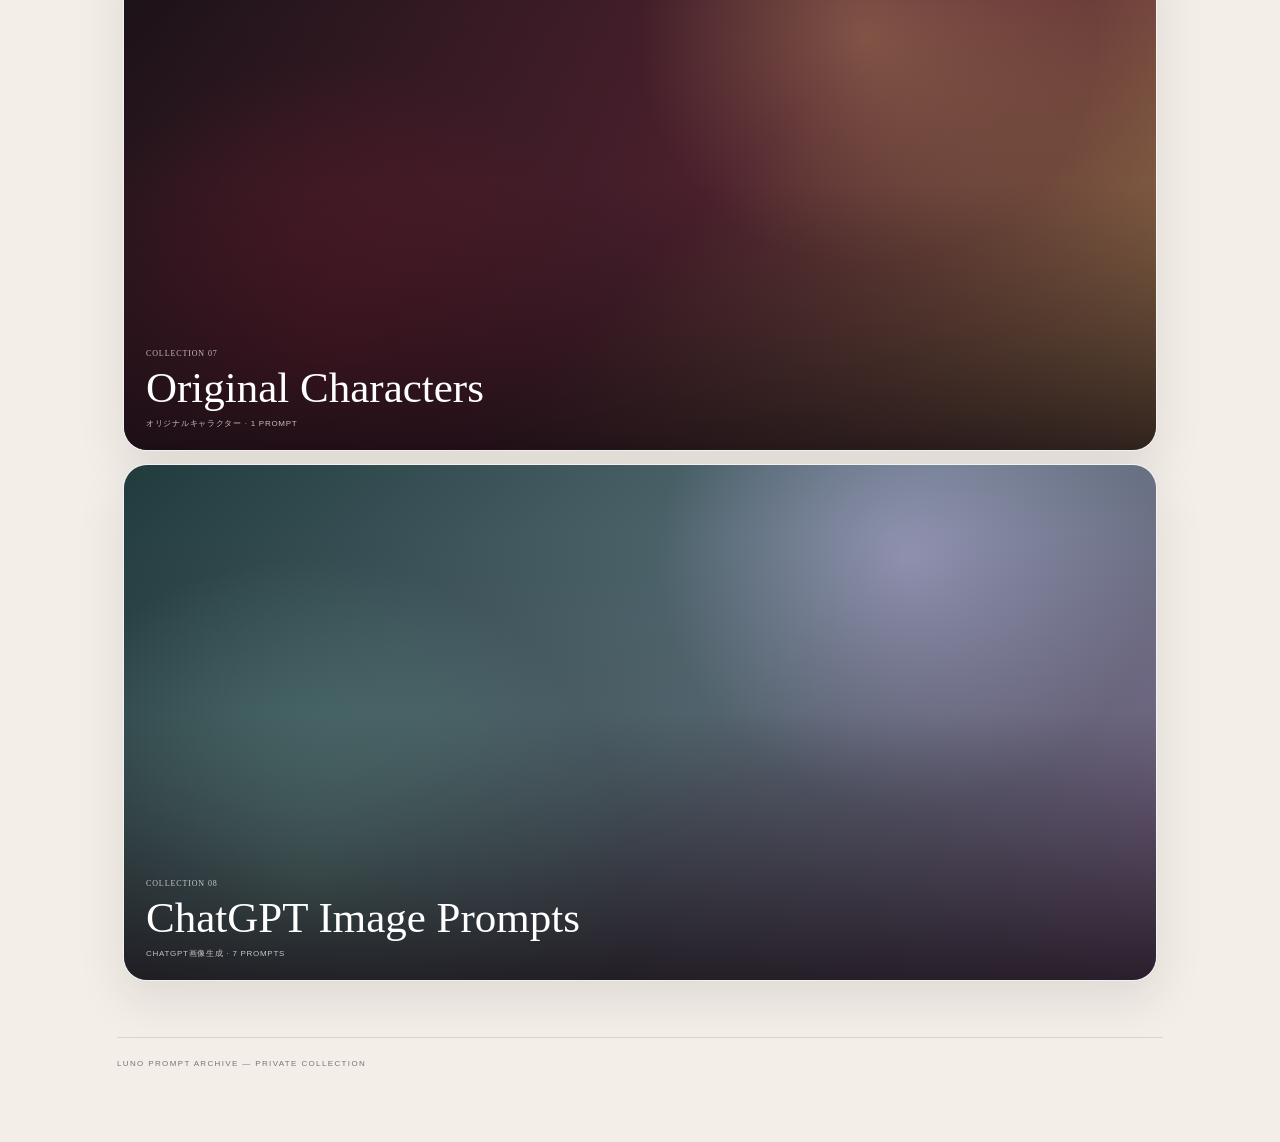
==== commit df8988d0: "Add seven ChatGPT image prompts" ====
--- a/index.html
+++ b/index.html
@@ -18,7 +18,7 @@
 <span class="eyebrow">Private Prompt Archive</span>
 <h1>Choose a<br/>Collection.</h1>
 <p>画像をタップして、必要なプロンプトだけを開く。衣装と構図を静かに集めた、自分専用の創作アーカイブ。</p>
-<div class="stats"><span><b>96</b>Prompts</span><span><b>8</b>Collections</span></div>
+<div class="stats"><span><b>103</b>Prompts</span><span><b>8</b>Collections</span></div>
 </section>
 <section class="collection-grid">
 <a class="collection-card" href="birthday.html"><div class="visual art-birthday"></div><div class="meta"><span class="num">COLLECTION 01</span><h2>Celebration</h2><p>誕生日・お祝い · 10 prompts</p></div></a>
@@ -28,7 +28,7 @@
 <a class="collection-card" href="idol.html"><div class="visual art-idol"></div><div class="meta"><span class="num">COLLECTION 05</span><h2>Behind the Spotlight</h2><p>アイドルの休日と仕事 · 40 prompts</p></div></a>
 <a class="collection-card" href="gothic.html"><div class="visual art-gothic"></div><div class="meta"><span class="num">COLLECTION 06</span><h2>Gothic Succubus</h2><p>ゴシック×サキュバス · 10 prompts</p></div></a>
 <a class="collection-card featured-card" href="original.html"><div class="visual art-original"></div><div class="meta"><span class="num">COLLECTION 07</span><h2>Original Characters</h2><p>オリジナルキャラクター · 1 prompt</p></div></a>
-<a class="collection-card featured-card" href="chatgpt.html"><div class="visual art-chatgpt"></div><div class="meta"><span class="num">COLLECTION 08</span><h2>ChatGPT Image Prompts</h2><p>ChatGPT画像生成 · 0 prompts</p></div></a>
+<a class="collection-card featured-card" href="chatgpt.html"><div class="visual art-chatgpt"></div><div class="meta"><span class="num">COLLECTION 08</span><h2>ChatGPT Image Prompts</h2><p>ChatGPT画像生成 · 7 prompts</p></div></a>
 </section>
 <footer class="footer">LUNO PROMPT ARCHIVE — PRIVATE COLLECTION</footer>
 </main>
@@ -47,4 +47,4 @@
 </div>
 <script src="app.js"></script>
 </body>
-</html>+</html>
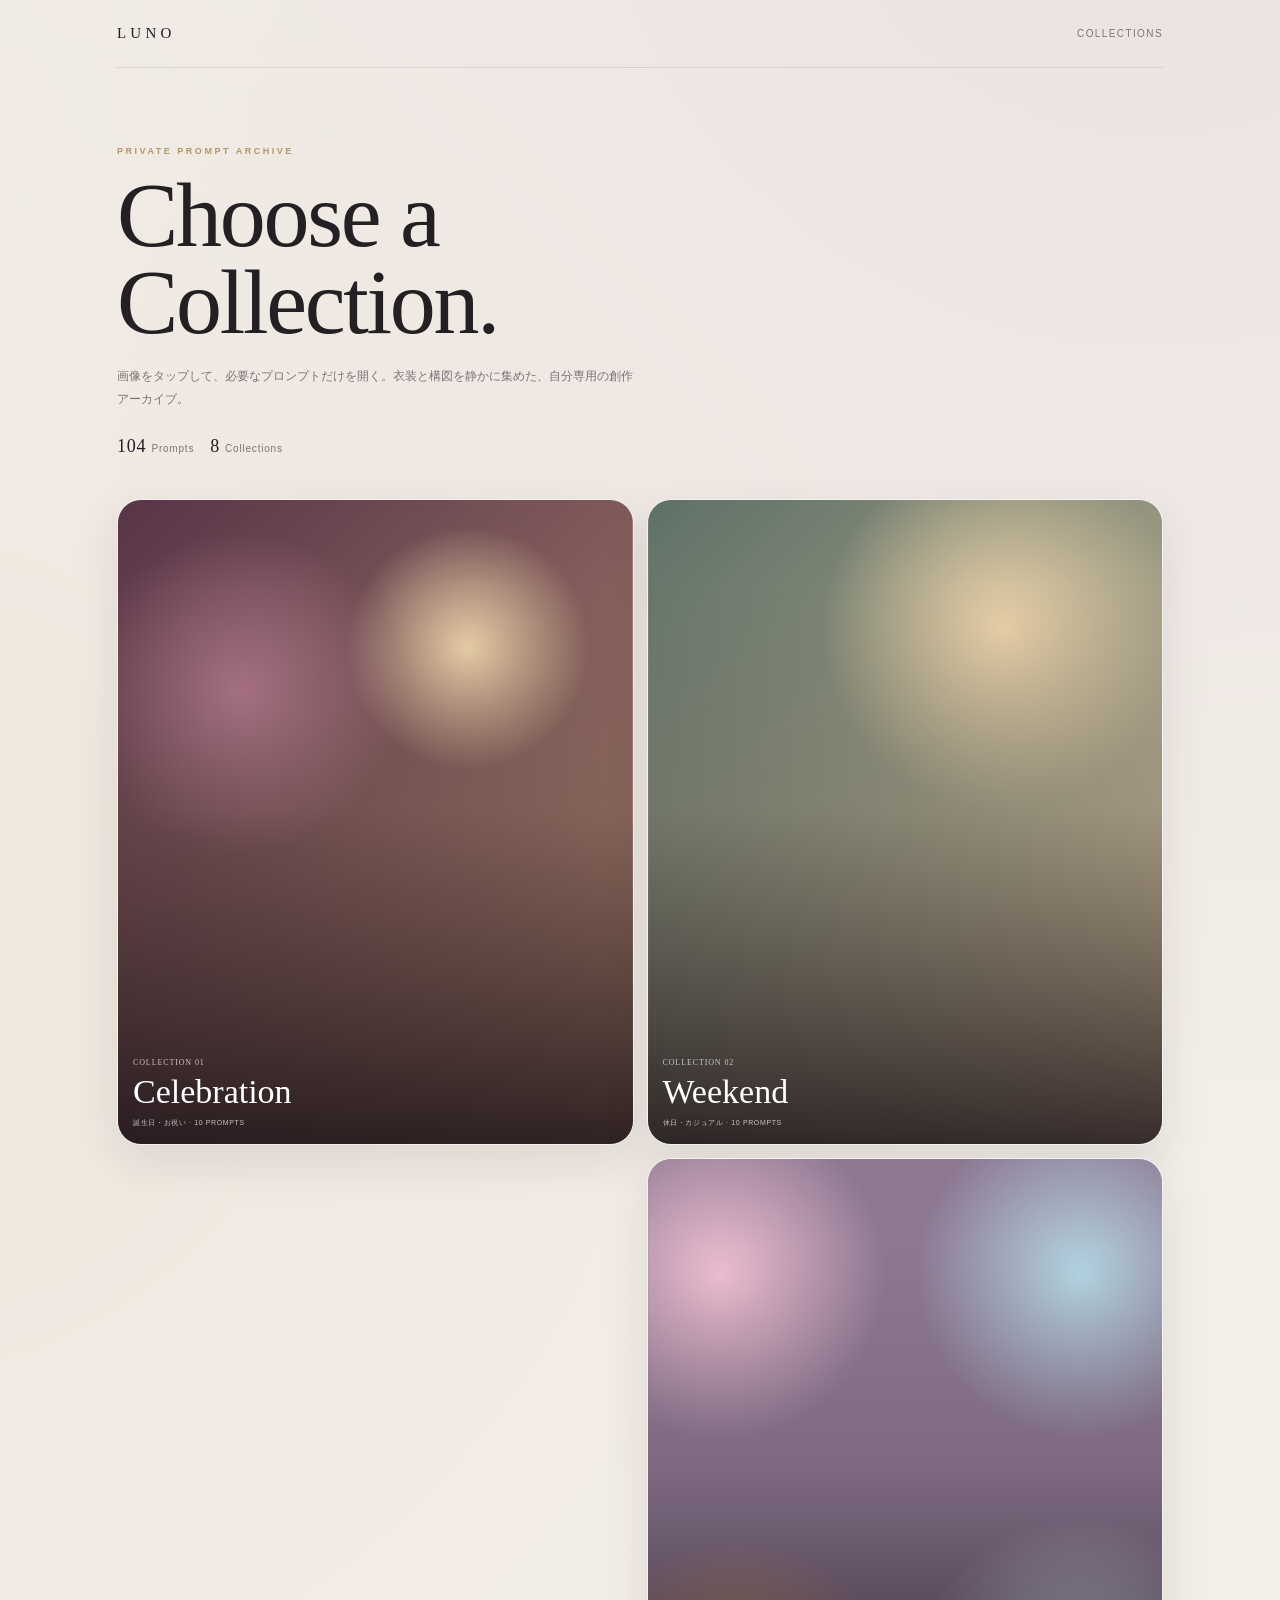
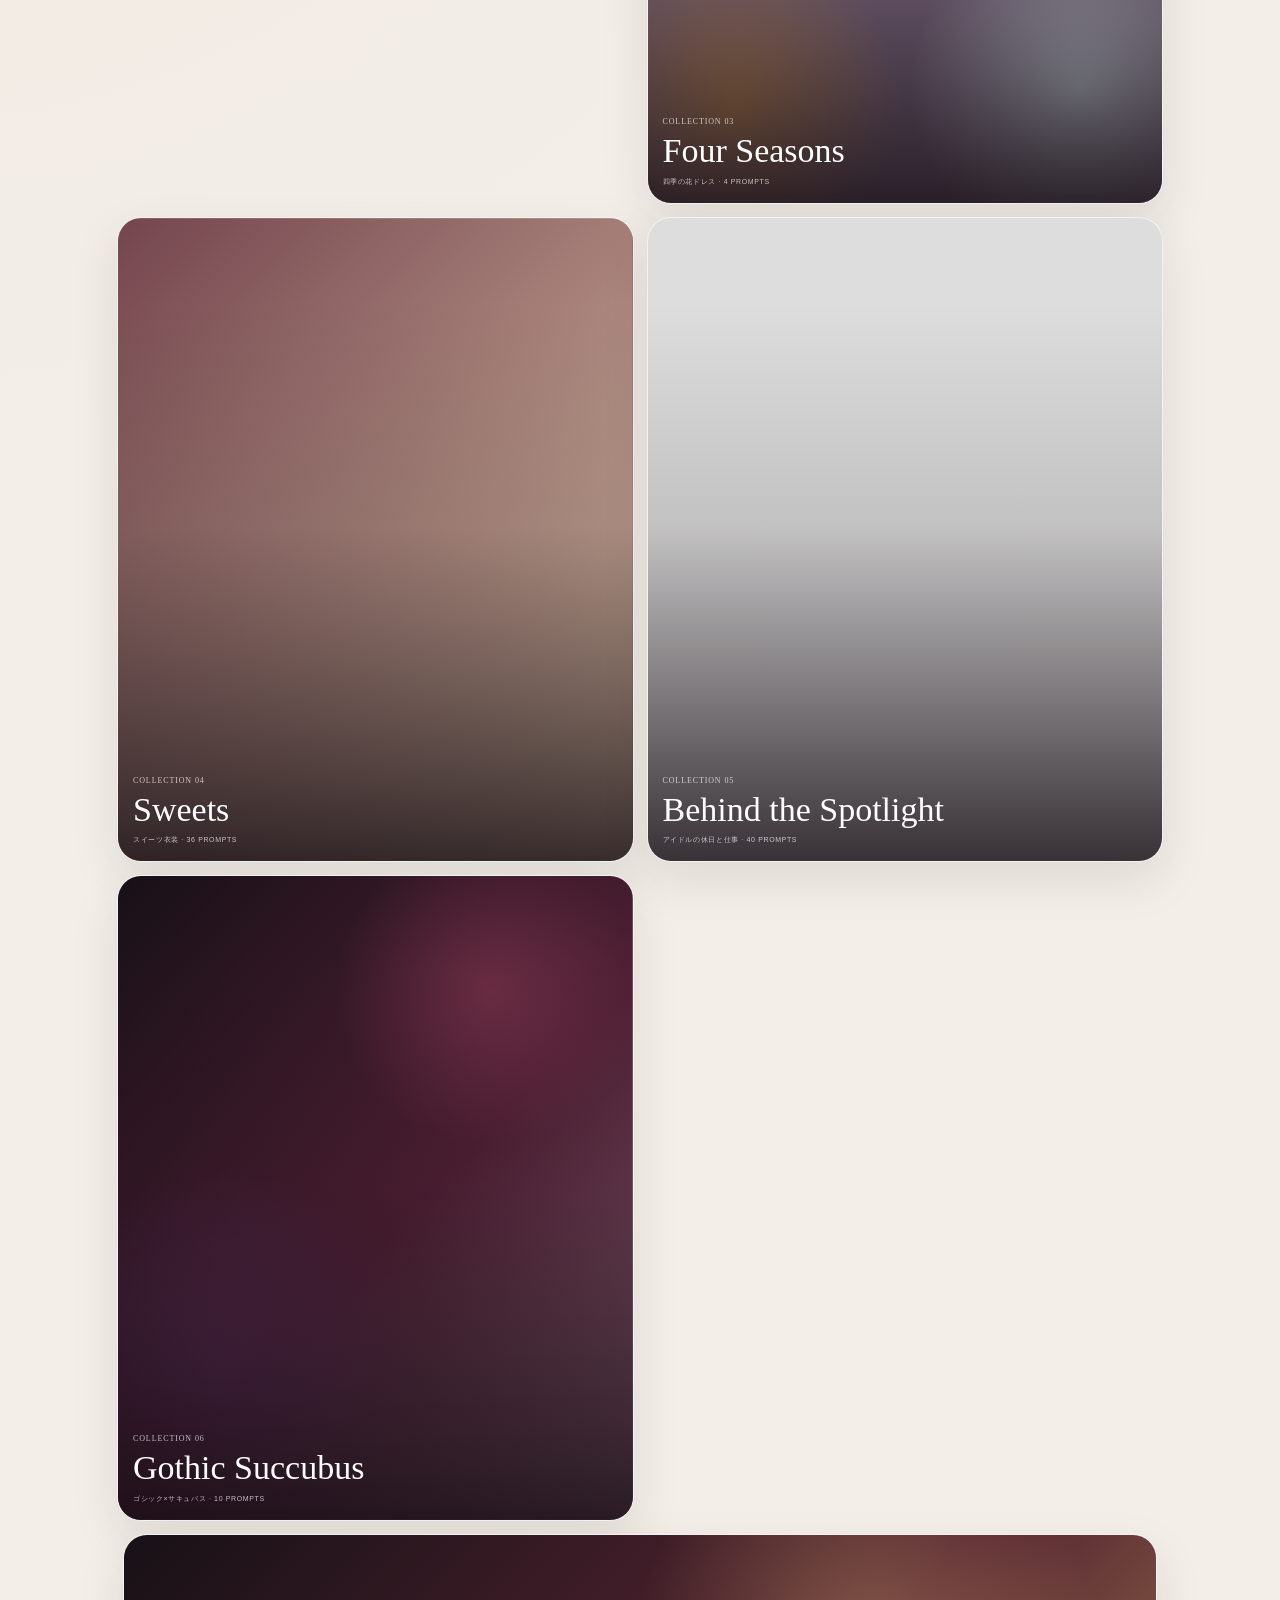
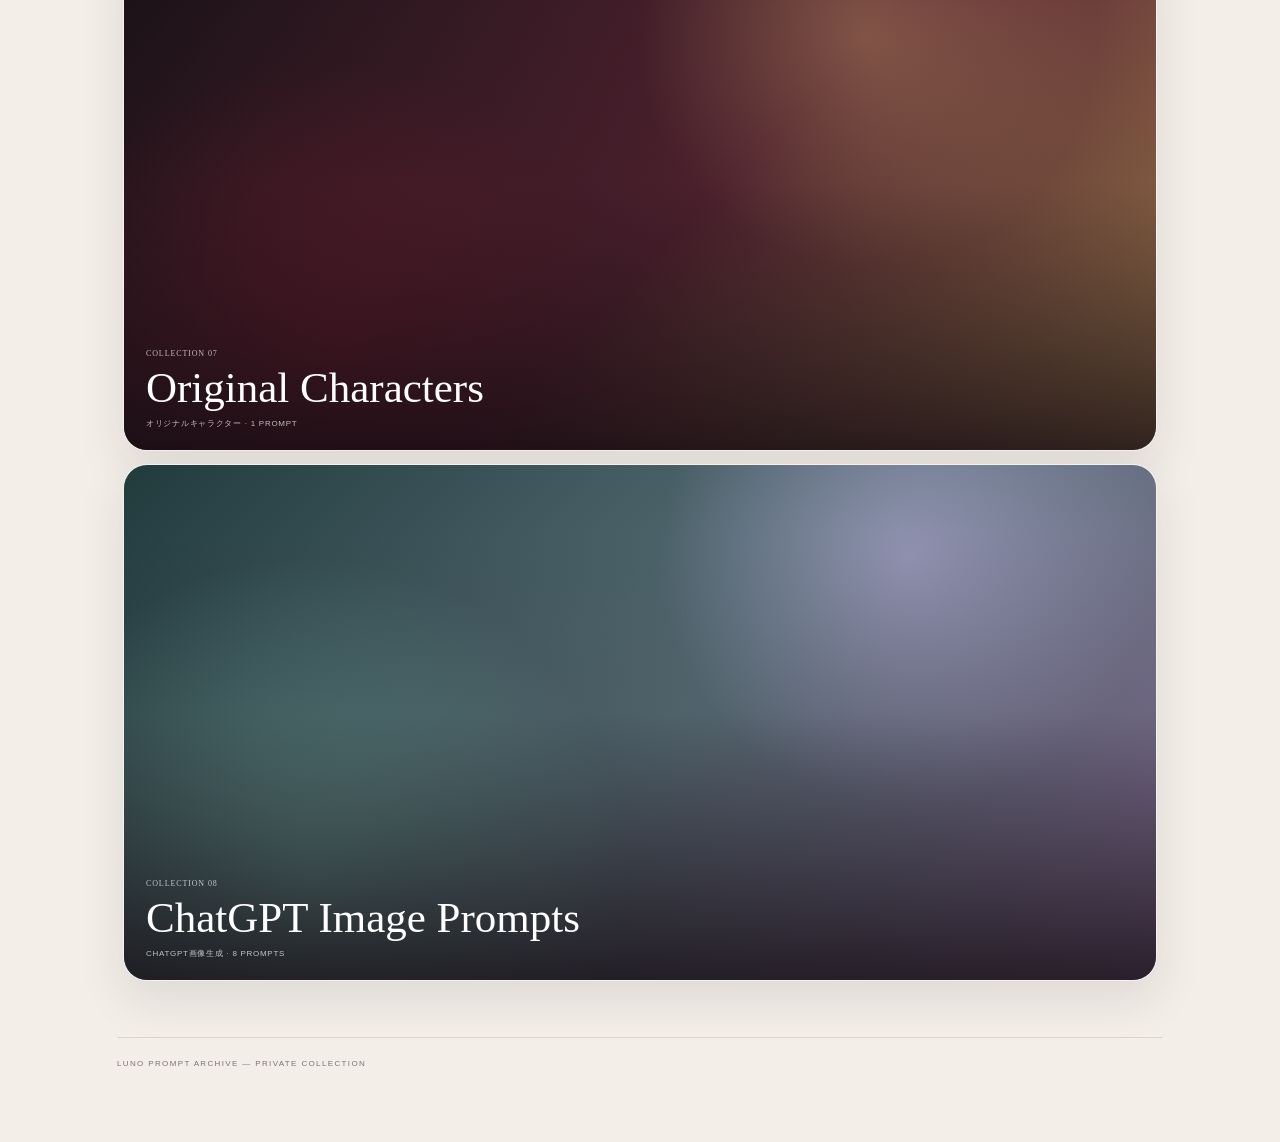
==== commit ef76faee: "Add personalized cocktail prompt" ====
--- a/index.html
+++ b/index.html
@@ -18,7 +18,7 @@
 <span class="eyebrow">Private Prompt Archive</span>
 <h1>Choose a<br/>Collection.</h1>
 <p>画像をタップして、必要なプロンプトだけを開く。衣装と構図を静かに集めた、自分専用の創作アーカイブ。</p>
-<div class="stats"><span><b>103</b>Prompts</span><span><b>8</b>Collections</span></div>
+<div class="stats"><span><b>104</b>Prompts</span><span><b>8</b>Collections</span></div>
 </section>
 <section class="collection-grid">
 <a class="collection-card" href="birthday.html"><div class="visual art-birthday"></div><div class="meta"><span class="num">COLLECTION 01</span><h2>Celebration</h2><p>誕生日・お祝い · 10 prompts</p></div></a>
@@ -28,7 +28,7 @@
 <a class="collection-card" href="idol.html"><div class="visual art-idol"></div><div class="meta"><span class="num">COLLECTION 05</span><h2>Behind the Spotlight</h2><p>アイドルの休日と仕事 · 40 prompts</p></div></a>
 <a class="collection-card" href="gothic.html"><div class="visual art-gothic"></div><div class="meta"><span class="num">COLLECTION 06</span><h2>Gothic Succubus</h2><p>ゴシック×サキュバス · 10 prompts</p></div></a>
 <a class="collection-card featured-card" href="original.html"><div class="visual art-original"></div><div class="meta"><span class="num">COLLECTION 07</span><h2>Original Characters</h2><p>オリジナルキャラクター · 1 prompt</p></div></a>
-<a class="collection-card featured-card" href="chatgpt.html"><div class="visual art-chatgpt"></div><div class="meta"><span class="num">COLLECTION 08</span><h2>ChatGPT Image Prompts</h2><p>ChatGPT画像生成 · 7 prompts</p></div></a>
+<a class="collection-card featured-card" href="chatgpt.html"><div class="visual art-chatgpt"></div><div class="meta"><span class="num">COLLECTION 08</span><h2>ChatGPT Image Prompts</h2><p>ChatGPT画像生成 · 8 prompts</p></div></a>
 </section>
 <footer class="footer">LUNO PROMPT ARCHIVE — PRIVATE COLLECTION</footer>
 </main>
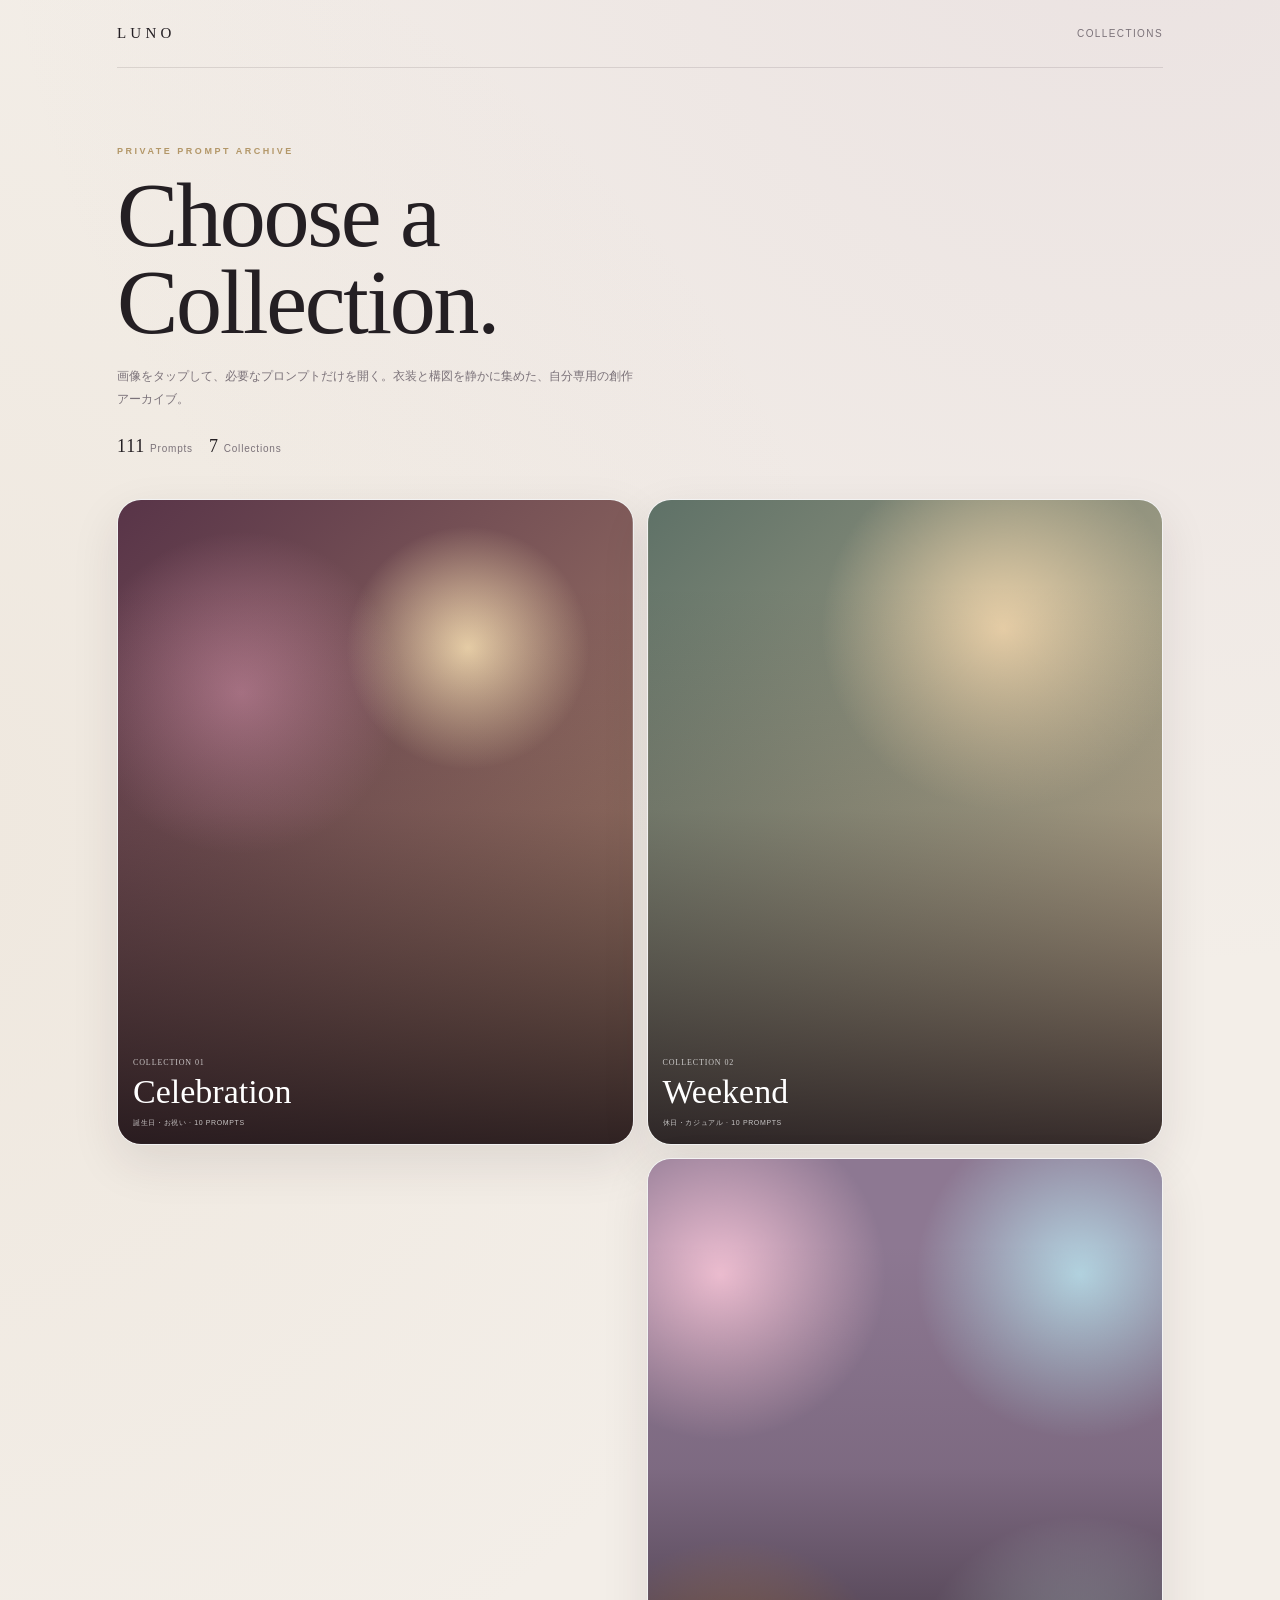
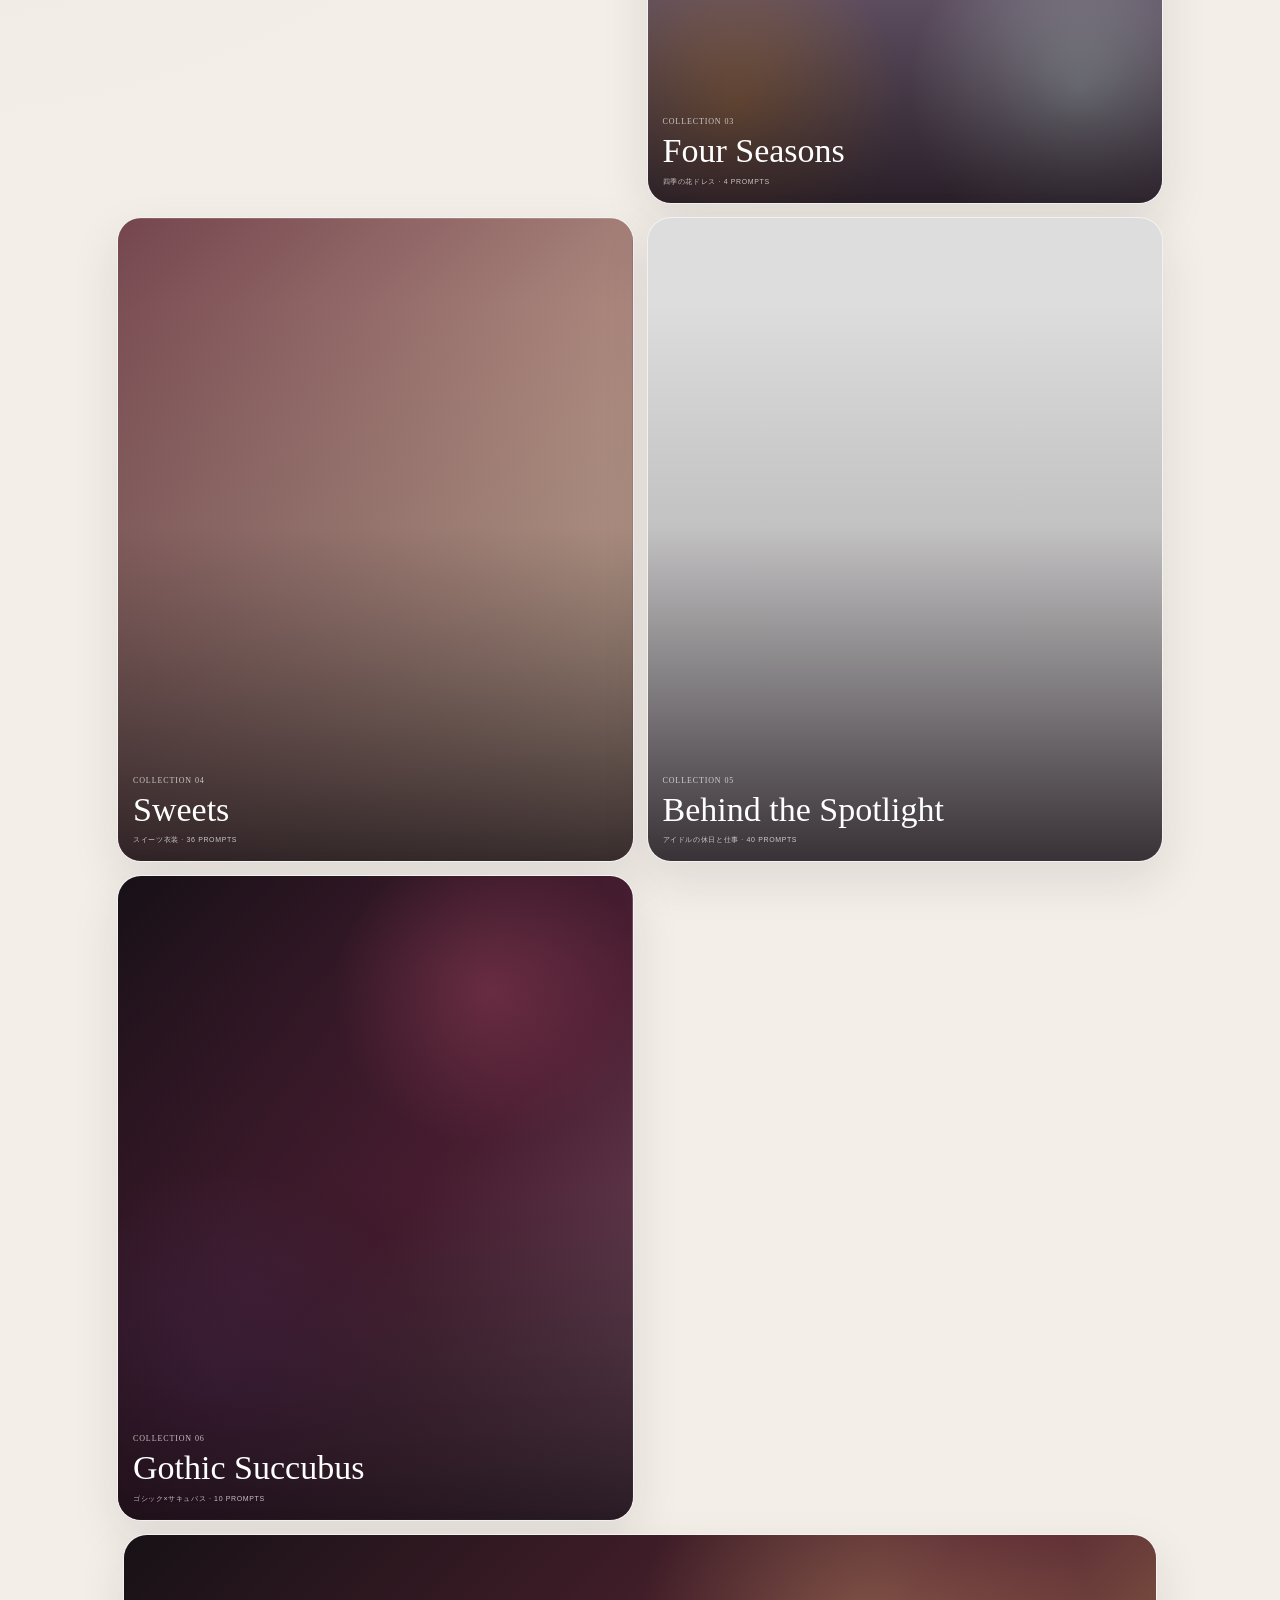
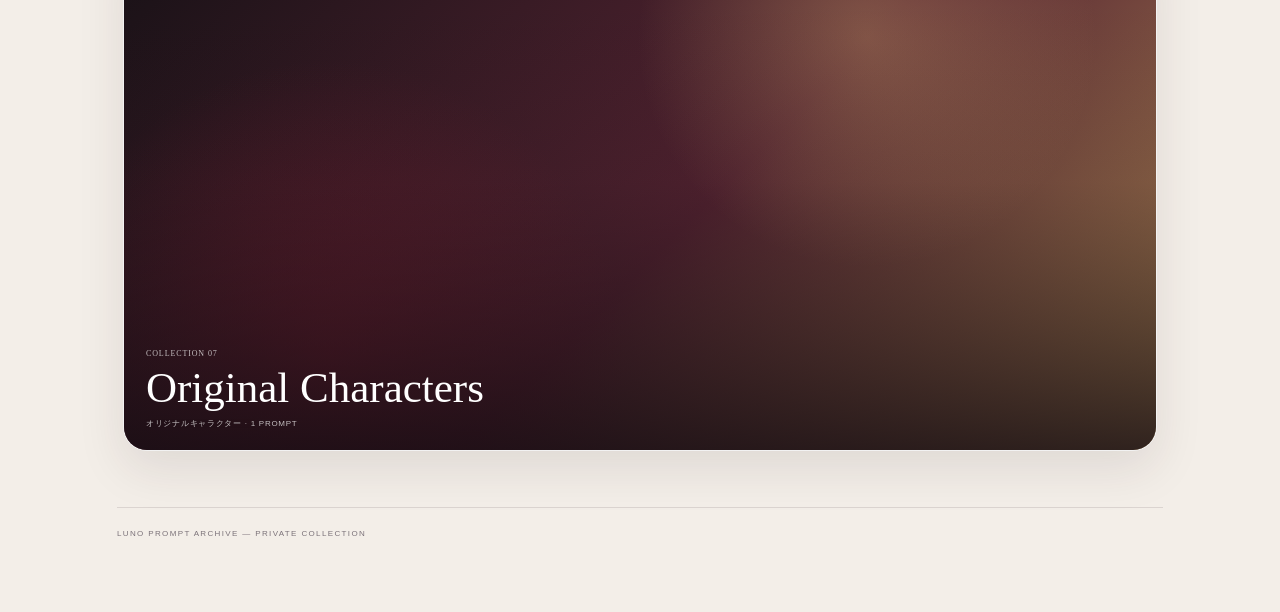
==== commit ee1cb197: "Move eight ChatGPT prompts and example images to verified private Notion logbook" ====
--- a/index.html
+++ b/index.html
@@ -18,7 +18,7 @@
 <span class="eyebrow">Private Prompt Archive</span>
 <h1>Choose a<br/>Collection.</h1>
 <p>画像をタップして、必要なプロンプトだけを開く。衣装と構図を静かに集めた、自分専用の創作アーカイブ。</p>
-<div class="stats"><span><b>104</b>Prompts</span><span><b>8</b>Collections</span></div>
+<div class="stats"><span><b>111</b>Prompts</span><span><b>7</b>Collections</span></div>
 </section>
 <section class="collection-grid">
 <a class="collection-card" href="birthday.html"><div class="visual art-birthday"></div><div class="meta"><span class="num">COLLECTION 01</span><h2>Celebration</h2><p>誕生日・お祝い · 10 prompts</p></div></a>
@@ -28,7 +28,6 @@
 <a class="collection-card" href="idol.html"><div class="visual art-idol"></div><div class="meta"><span class="num">COLLECTION 05</span><h2>Behind the Spotlight</h2><p>アイドルの休日と仕事 · 40 prompts</p></div></a>
 <a class="collection-card" href="gothic.html"><div class="visual art-gothic"></div><div class="meta"><span class="num">COLLECTION 06</span><h2>Gothic Succubus</h2><p>ゴシック×サキュバス · 10 prompts</p></div></a>
 <a class="collection-card featured-card" href="original.html"><div class="visual art-original"></div><div class="meta"><span class="num">COLLECTION 07</span><h2>Original Characters</h2><p>オリジナルキャラクター · 1 prompt</p></div></a>
-<a class="collection-card featured-card" href="chatgpt.html"><div class="visual art-chatgpt"></div><div class="meta"><span class="num">COLLECTION 08</span><h2>ChatGPT Image Prompts</h2><p>ChatGPT画像生成 · 8 prompts</p></div></a>
 </section>
 <footer class="footer">LUNO PROMPT ARCHIVE — PRIVATE COLLECTION</footer>
 </main>
--- a/style.css
+++ b/style.css
@@ -187,9 +187,3 @@
 .gothic-bg-3{background:linear-gradient(145deg,#24131d,#7d3148)}
 
 
-.art-chatgpt{
-  background:
-    radial-gradient(circle at 76% 18%,rgba(202,184,235,.48),transparent 28%),
-    radial-gradient(circle at 18% 80%,rgba(132,205,187,.42),transparent 34%),
-    linear-gradient(135deg,#213b3d,#596f78 53%,#8d759e);
-}
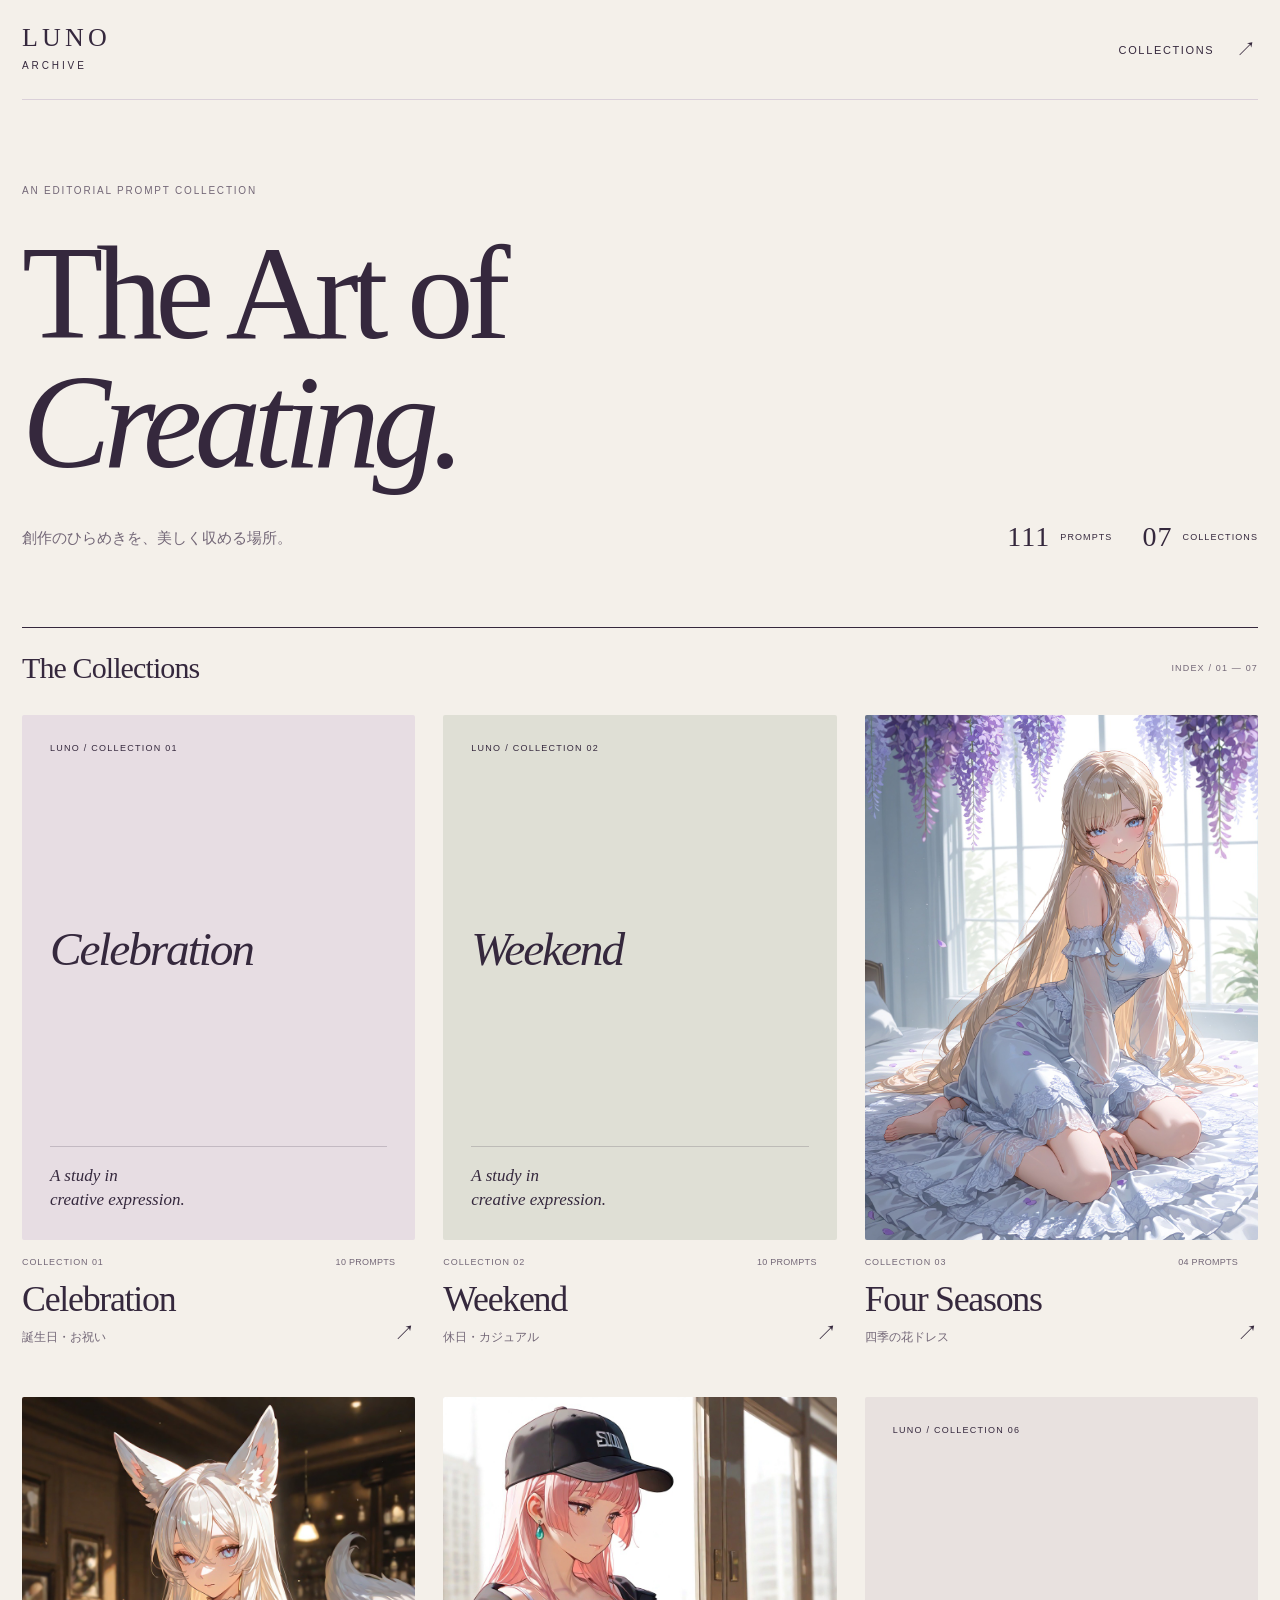
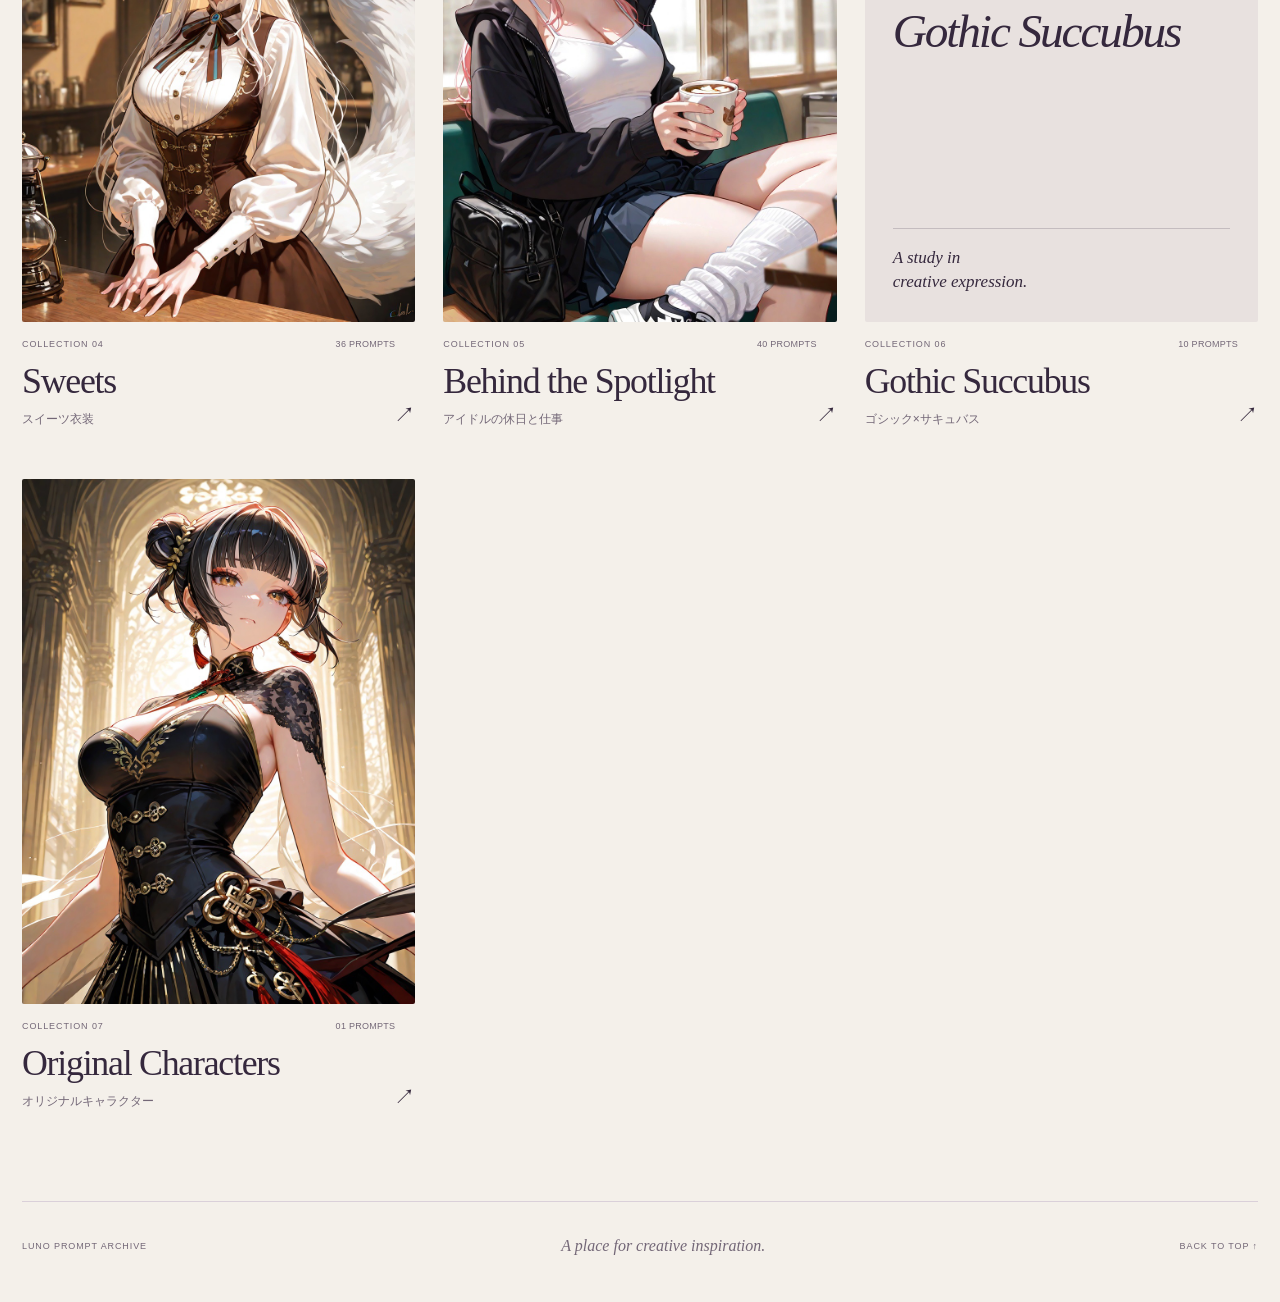
==== commit 1375e3d6: "Redesign prompt archive with ivory editorial layout" ====
--- a/index.html
+++ b/index.html
@@ -1,49 +1,5 @@
-<!DOCTYPE html>
-
-<html lang="ja">
-<head>
-<meta charset="utf-8"/>
-<meta content="width=device-width,initial-scale=1,viewport-fit=cover" name="viewport"/>
-<meta content="#f3eee8" name="theme-color"/>
-<title>Luno Prompt Archive</title>
-<link href="style.css" rel="stylesheet"/>
-</head>
-<body>
-<main class="shell">
-<header class="site-head">
-<a class="brand" href="index.html">LUNO</a>
-<a class="head-link" href="index.html">COLLECTIONS</a>
-</header>
-<section class="hero">
-<span class="eyebrow">Private Prompt Archive</span>
-<h1>Choose a<br/>Collection.</h1>
-<p>画像をタップして、必要なプロンプトだけを開く。衣装と構図を静かに集めた、自分専用の創作アーカイブ。</p>
-<div class="stats"><span><b>111</b>Prompts</span><span><b>7</b>Collections</span></div>
-</section>
-<section class="collection-grid">
-<a class="collection-card" href="birthday.html"><div class="visual art-birthday"></div><div class="meta"><span class="num">COLLECTION 01</span><h2>Celebration</h2><p>誕生日・お祝い · 10 prompts</p></div></a>
-<a class="collection-card" href="weekend.html"><div class="visual art-weekend"></div><div class="meta"><span class="num">COLLECTION 02</span><h2>Weekend</h2><p>休日・カジュアル · 10 prompts</p></div></a>
-<a class="collection-card" href="seasons.html"><div class="visual art-seasons"></div><div class="meta"><span class="num">COLLECTION 03</span><h2>Four Seasons</h2><p>四季の花ドレス · 4 prompts</p></div></a>
-<a class="collection-card" href="sweets.html"><div class="visual art-sweets"></div><div class="meta"><span class="num">COLLECTION 04</span><h2>Sweets</h2><p>スイーツ衣装 · 36 prompts</p></div></a>
-<a class="collection-card" href="idol.html"><div class="visual art-idol"></div><div class="meta"><span class="num">COLLECTION 05</span><h2>Behind the Spotlight</h2><p>アイドルの休日と仕事 · 40 prompts</p></div></a>
-<a class="collection-card" href="gothic.html"><div class="visual art-gothic"></div><div class="meta"><span class="num">COLLECTION 06</span><h2>Gothic Succubus</h2><p>ゴシック×サキュバス · 10 prompts</p></div></a>
-<a class="collection-card featured-card" href="original.html"><div class="visual art-original"></div><div class="meta"><span class="num">COLLECTION 07</span><h2>Original Characters</h2><p>オリジナルキャラクター · 1 prompt</p></div></a>
-</section>
-<footer class="footer">LUNO PROMPT ARCHIVE — PRIVATE COLLECTION</footer>
-</main>
-<div class="modal" id="promptModal">
-<div class="modal-backdrop" onclick="closePrompt()"></div>
-<section class="modal-sheet">
-<div class="modal-grip"></div>
-<button aria-label="閉じる" class="modal-close" onclick="closePrompt()">×</button>
-<div class="modal-image-wrap"><img alt="" class="modal-image" id="modalImage"/></div>
-<div class="modal-sub" id="modalSub"></div>
-<h2 id="modalTitle"></h2>
-<div class="gender-tabs" id="genderTabs"></div>
-<div class="prompt-box" id="promptText"></div>
-<button class="copy" id="copyButton" onclick="copyPrompt()">Promptをコピー</button>
-</section>
-</div>
-<script src="app.js"></script>
-</body>
-</html>
+<!doctype html>
+<html lang="ja"><head><meta charset="utf-8"><meta name="viewport" content="width=device-width,initial-scale=1,viewport-fit=cover"><meta name="theme-color" content="#F4F0EA"><meta name="description" content="創作のひらめきを、美しく収める場所。Lunoの画像生成プロンプトコレクション。"><title>The Art of Creating. | Luno Prompt Archive</title><link rel="stylesheet" href="style.css"></head>
+<body id="top"><main class="shell"><header class="site-head"><a class="brand" href="index.html" aria-label="Luno Prompt Archive トップ"><span>LUNO</span><span class="brand-sub">ARCHIVE</span></a><a class="head-link" href="index.html#collections">COLLECTIONS <span aria-hidden="true">↗</span></a></header>
+<section class="hero"><span class="eyebrow">AN EDITORIAL PROMPT COLLECTION</span><h1 lang="en">The Art of<br><em>Creating.</em></h1><div class="hero-bottom"><p>創作のひらめきを、<br class="mobile-break">美しく収める場所。</p><div class="stats"><span><b>111</b> PROMPTS</span><span><b>07</b> COLLECTIONS</span></div></div></section>
+<section id="collections" aria-labelledby="collections-title"><div class="section-heading"><h2 id="collections-title">The Collections</h2><span>INDEX / 01 — 07</span></div><div class="collection-grid"><a class="collection-card" href="birthday.html"><div class="visual art-birthday"><div class="collection-type"><span class="type-overline">LUNO / COLLECTION 01</span><span class="type-title">Celebration</span><span class="type-foot">A study in<br>creative expression.</span></div></div><div class="meta"><span class="num">COLLECTION 01<span>10 PROMPTS</span></span><h2>Celebration</h2><p>誕生日・お祝い</p><span class="card-arrow" aria-hidden="true">↗</span></div></a><a class="collection-card" href="weekend.html"><div class="visual art-weekend"><div class="collection-type"><span class="type-overline">LUNO / COLLECTION 02</span><span class="type-title">Weekend</span><span class="type-foot">A study in<br>creative expression.</span></div></div><div class="meta"><span class="num">COLLECTION 02<span>10 PROMPTS</span></span><h2>Weekend</h2><p>休日・カジュアル</p><span class="card-arrow" aria-hidden="true">↗</span></div></a><a class="collection-card" href="seasons.html"><div class="visual art-seasons"><img src="images/season_01_female.jpg" alt="四季の花ドレスのサンプル" loading="lazy" decoding="async"></div><div class="meta"><span class="num">COLLECTION 03<span>04 PROMPTS</span></span><h2>Four Seasons</h2><p>四季の花ドレス</p><span class="card-arrow" aria-hidden="true">↗</span></div></a><a class="collection-card" href="sweets.html"><div class="visual art-sweets"><img src="images/sweet_01_female.jpg" alt="スイーツ衣装のサンプル" loading="lazy" decoding="async"></div><div class="meta"><span class="num">COLLECTION 04<span>36 PROMPTS</span></span><h2>Sweets</h2><p>スイーツ衣装</p><span class="card-arrow" aria-hidden="true">↗</span></div></a><a class="collection-card" href="idol.html"><div class="visual art-idol"><img src="images/idol_01_female.jpg" alt="アイドルの休日と仕事のサンプル" loading="lazy" decoding="async"></div><div class="meta"><span class="num">COLLECTION 05<span>40 PROMPTS</span></span><h2>Behind the Spotlight</h2><p>アイドルの休日と仕事</p><span class="card-arrow" aria-hidden="true">↗</span></div></a><a class="collection-card" href="gothic.html"><div class="visual art-gothic"><div class="collection-type"><span class="type-overline">LUNO / COLLECTION 06</span><span class="type-title">Gothic Succubus</span><span class="type-foot">A study in<br>creative expression.</span></div></div><div class="meta"><span class="num">COLLECTION 06<span>10 PROMPTS</span></span><h2>Gothic Succubus</h2><p>ゴシック×サキュバス</p><span class="card-arrow" aria-hidden="true">↗</span></div></a><a class="collection-card" href="original.html"><div class="visual art-original"><img src="images/original_01_female.jpg" alt="オリジナルキャラクターのサンプル" loading="lazy" decoding="async"></div><div class="meta"><span class="num">COLLECTION 07<span>01 PROMPTS</span></span><h2>Original Characters</h2><p>オリジナルキャラクター</p><span class="card-arrow" aria-hidden="true">↗</span></div></a></div></section><footer class="footer"><a href="index.html">LUNO PROMPT ARCHIVE</a><span>A place for creative inspiration.</span><a href="#top">BACK TO TOP ↑</a></footer></main></body></html>
--- a/style.css
+++ b/style.css
@@ -1,189 +1,778 @@
-
-:root{
-  --paper:#f3eee8;--surface:#fffdf9;--ink:#241f23;--muted:#7b7279;
-  --line:rgba(55,40,49,.13);--wine:#563848;--wine2:#7b5669;
-  --gold:#b39768;--shadow:0 18px 48px rgba(48,32,42,.10);
-}
-*{box-sizing:border-box}html{scroll-behavior:smooth}
-body{margin:0;background:
- radial-gradient(circle at 90% -5%,rgba(182,151,184,.14),transparent 28%),
- radial-gradient(circle at -8% 22%,rgba(210,188,155,.13),transparent 30%),
- var(--paper);color:var(--ink);font-family:-apple-system,BlinkMacSystemFont,"Hiragino Sans","Yu Gothic",sans-serif}
-body.lock{overflow:hidden}button,input{font:inherit}a{color:inherit}
-.shell{width:min(1080px,100%);margin:auto;padding:0 17px 74px}
-.site-head{height:68px;display:flex;align-items:center;justify-content:space-between;border-bottom:1px solid var(--line)}
-.brand{text-decoration:none;font:15px Georgia,"Times New Roman",serif;letter-spacing:.28em}
-.head-link{text-decoration:none;color:var(--muted);font-size:10px;letter-spacing:.14em}
-.hero{padding:72px 0 42px}.eyebrow{font-size:9px;letter-spacing:.28em;color:var(--gold);font-weight:900;text-transform:uppercase}
-.hero h1,.collection-hero h1{font:400 clamp(45px,12vw,92px)/.95 Georgia,"Times New Roman",serif;margin:14px 0 18px;letter-spacing:-.025em}
-.hero p,.collection-hero p{font-size:12px;line-height:1.9;color:var(--muted);max-width:520px}
-.stats{display:flex;gap:16px;margin-top:26px;color:var(--muted);font-size:10px;letter-spacing:.08em}.stats b{color:var(--ink);font:18px Georgia,serif;margin-right:5px}
-.collection-grid{display:grid;grid-template-columns:1fr;gap:14px}
-.collection-card{position:relative;display:block;min-height:240px;border-radius:29px;overflow:hidden;text-decoration:none;background:#ddd;box-shadow:var(--shadow);border:1px solid rgba(255,255,255,.62)}
-.collection-card:after{content:"";position:absolute;inset:0;background:linear-gradient(180deg,transparent 13%,rgba(20,12,18,.13) 48%,rgba(20,12,18,.82))}
-.collection-card .visual{position:absolute;inset:0;transition:transform .5s;background-size:cover;background-position:center}
-.collection-card:hover .visual{transform:scale(1.025)}
-.collection-card .meta{position:absolute;z-index:2;left:22px;right:22px;bottom:21px;color:#fff}
-.collection-card .num{font:10px Georgia,serif;opacity:.72;letter-spacing:.13em}
-.collection-card h2{font:400 31px/1.08 Georgia,serif;margin:6px 0}
-.collection-card p{margin:0;font-size:9px;letter-spacing:.12em;opacity:.73;text-transform:uppercase}
-.art-birthday{background:radial-gradient(circle at 68% 23%,rgba(255,231,184,.86),transparent 20%),radial-gradient(circle at 24% 30%,rgba(203,139,162,.68),transparent 27%),linear-gradient(135deg,#583448,#b18a70)}
-.art-weekend{background:radial-gradient(circle at 69% 20%,#ead1a9,transparent 29%),linear-gradient(135deg,#5e7167,#d8c19e)}
-.art-seasons{background:radial-gradient(circle at 14% 18%,#efbfd2,transparent 24%),radial-gradient(circle at 84% 18%,#b4d5e2,transparent 24%),radial-gradient(circle at 17% 85%,#d59a62,transparent 24%),radial-gradient(circle at 84% 82%,#d9e5ee,transparent 25%),#8d7892}
-.art-sweets{background:linear-gradient(135deg,#74454e,#dfc5aa)}
-.back{display:inline-block;margin-top:23px;text-decoration:none;font-size:10px;color:var(--muted);letter-spacing:.08em}.back:before{content:"←";margin-right:8px}
-.collection-hero{padding:46px 0 25px}
-.toolbar{display:flex;gap:9px;margin:0 0 18px;position:sticky;top:8px;z-index:10}
-.search{width:100%;border:1px solid var(--line);background:rgba(255,253,249,.92);backdrop-filter:blur(12px);border-radius:999px;padding:13px 17px;color:var(--ink);outline:none;box-shadow:0 8px 24px rgba(48,32,42,.06)}
-.search::placeholder{color:#9a9097}
-.gallery{display:grid;grid-template-columns:repeat(2,minmax(0,1fr));gap:11px}
-.prompt-tile{border:0;padding:0;background:none;text-align:left;cursor:pointer;color:inherit;min-width:0}
-.tile-visual{position:relative;aspect-ratio:3/4;border-radius:21px;overflow:hidden;background:#ddd4d3;box-shadow:0 13px 30px rgba(55,38,49,.09)}
-.tile-visual img{width:100%;height:100%;object-fit:cover;display:block}
-.tile-visual:after{content:"VIEW";position:absolute;right:9px;bottom:9px;background:rgba(255,253,249,.91);padding:7px 9px;border-radius:99px;font-size:7px;letter-spacing:.17em;color:#4f4149}
-.tile-title{font:16px/1.3 Georgia,"Times New Roman",serif;margin:10px 4px 2px;white-space:nowrap;overflow:hidden;text-overflow:ellipsis}
-.tile-tag{font-size:8px;letter-spacing:.09em;color:var(--muted);margin-left:4px;text-transform:uppercase;white-space:nowrap;overflow:hidden;text-overflow:ellipsis}
-.placeholder{height:100%;display:grid;place-items:center;position:relative;overflow:hidden}
-.placeholder:before,.placeholder:after{content:"";position:absolute;border-radius:50%}
-.placeholder:before{width:135px;height:135px;right:-35px;top:-25px;background:rgba(255,255,255,.22)}
-.placeholder:after{width:90px;height:90px;left:-20px;bottom:18px;background:rgba(255,255,255,.17)}
-.placeholder span{position:relative;z-index:1;font:25px Georgia,serif;color:rgba(255,255,255,.94);letter-spacing:.1em;text-align:center;padding:15px}
-.birthday-bg{background:linear-gradient(145deg,#724156,#c7a477)}
-.weekend-bg{background:linear-gradient(145deg,#63766b,#d7b98b)}
-.spring-bg{background:linear-gradient(145deg,#dca8bd,#9884b1)}
-.summer-bg{background:linear-gradient(145deg,#91bacf,#7f74a8)}
-.autumn-bg{background:linear-gradient(145deg,#bd7949,#743846)}
-.winter-bg{background:linear-gradient(145deg,#a4bdd2,#d7b5c3)}
-.sweet-bg-0{background:linear-gradient(145deg,#86525e,#d5b58e)}
-.sweet-bg-1{background:linear-gradient(145deg,#775c45,#c8a57f)}
-.sweet-bg-2{background:linear-gradient(145deg,#9a7080,#ead3c5)}
-.sweet-bg-3{background:linear-gradient(145deg,#6c596c,#cab4cb)}
-.empty{display:none;padding:38px 0;color:var(--muted);font-size:12px;text-align:center}
-.modal{position:fixed;inset:0;z-index:60;display:none}.modal.open{display:block}
-.modal-backdrop{position:absolute;inset:0;background:rgba(27,19,24,.58);backdrop-filter:blur(10px)}
-.modal-sheet{position:absolute;left:0;right:0;bottom:0;max-height:92vh;overflow:auto;background:var(--surface);border-radius:30px 30px 0 0;padding:14px 18px calc(23px + env(safe-area-inset-bottom));box-shadow:0 -22px 65px rgba(0,0,0,.2);animation:sheetUp .27s ease}
-@keyframes sheetUp{from{transform:translateY(15%);opacity:0}}
-.modal-grip{width:44px;height:4px;background:#d7ced3;border-radius:99px;margin:0 auto 17px}
-.modal-close{position:absolute;right:17px;top:17px;width:35px;height:35px;border-radius:50%;border:1px solid var(--line);background:rgba(255,255,255,.92);font-size:20px;color:#675962;z-index:2}
-.modal-image-wrap{position:relative}.modal-image{width:100%;max-height:43vh;object-fit:cover;border-radius:20px;background:#eee;display:none}
-.modal-sub{font-size:8px;letter-spacing:.16em;color:var(--gold);text-transform:uppercase;margin-top:16px}
-.modal h2{font:400 29px Georgia,serif;margin:5px 0 4px}
-.gender-tabs{display:flex;gap:7px;margin:15px 0 10px}.gender-tabs button{border:1px solid var(--line);background:#f7f2ef;border-radius:99px;padding:9px 15px;font-size:10px}
-.gender-tabs button.active{background:var(--wine);color:#fff;border-color:var(--wine)}
-.prompt-box{white-space:pre-wrap;word-break:break-word;background:#f5f0ec;border:1px solid var(--line);border-radius:18px;padding:15px;font:11px/1.82 ui-monospace,SFMono-Regular,Menlo,monospace;color:#50454c}
-.copy{position:sticky;bottom:0;width:100%;border:0;border-radius:16px;padding:15px;background:linear-gradient(135deg,var(--wine),var(--wine2));color:#fff;font-weight:800;letter-spacing:.04em;margin-top:12px;box-shadow:0 10px 28px rgba(88,56,73,.23)}
-.footer{margin-top:56px;padding-top:21px;border-top:1px solid var(--line);font-size:8px;letter-spacing:.17em;color:var(--muted)}
-@media(min-width:720px){
-  .collection-grid{grid-template-columns:repeat(2,1fr)}
-  .collection-card:first-child{grid-row:span 2;min-height:500px}
-  .gallery{grid-template-columns:repeat(3,1fr);gap:18px}
-  .modal-sheet{left:50%;right:auto;bottom:28px;transform:translateX(-50%);width:min(620px,calc(100% - 36px));border-radius:30px;max-height:88vh}
-}
-
-.art-original{
-  background:
-    radial-gradient(circle at 72% 20%,rgba(225,184,116,.34),transparent 27%),
-    radial-gradient(circle at 20% 82%,rgba(126,29,48,.52),transparent 32%),
-    linear-gradient(135deg,#171116,#542331 55%,#b08a55);
-}
-.quality-section{margin-top:12px}
-.quality-label{font-size:8px;letter-spacing:.16em;color:var(--gold);text-transform:uppercase;margin:0 0 7px 3px}
-.copy-secondary{
-  width:100%;border:1px solid var(--line);border-radius:16px;padding:13px;
-  background:#f7f2ef;color:var(--wine);font-weight:800;letter-spacing:.04em;margin-top:9px
-}
-
-
-/* ===== Top page: compact two-column layout ===== */
-.collection-grid{
+:root {
+  --paper:#F4F0EA;
+  --surface:#FFFCF8;
+  --ink:#35283D;
+  --mauve:#A494A5;
+  --muted:#736777;
+  --line:#DAD0D9;
+  --gold:#B7A18C;
+  --serif:Georgia,'Times New Roman',serif;
+}
+* {
+  box-sizing:border-box;
+}
+html {
+  scroll-behavior:smooth;
+  scroll-padding-top:24px;
+}
+body {
+  margin:0;
+  background:var(--paper);
+  color:var(--ink);
+  font-family:-apple-system,BlinkMacSystemFont,'Hiragino Sans','Yu Gothic',sans-serif;
+  -webkit-text-size-adjust:100%;
+}
+body.lock {
+  overflow:hidden;
+}
+button,input {
+  font:inherit;
+}
+a {
+  color:inherit;
+}
+button,a,input {
+  -webkit-tap-highlight-color:transparent;
+}
+button {
+  cursor:pointer;
+}
+button:focus-visible,a:focus-visible,input:focus-visible {
+  outline:2px solid var(--ink);
+  outline-offset:5px;
+}
+img {
+  max-width:100%;
+}
+.shell {
+  width:min(1280px,100%);
+  margin:auto;
+  padding:0 max(22px,env(safe-area-inset-right)) max(28px,env(safe-area-inset-bottom)) max(22px,env(safe-area-inset-left));
+}
+.site-head {
+  height:100px;
+  display:flex;
+  align-items:center;
+  justify-content:space-between;
+  border-bottom:1px solid var(--line);
+  gap:16px;
+}
+.brand {
+  display:flex;
+  flex-direction:column;
+  width:94px;
+  text-decoration:none;
+  font:26px/.95 var(--serif);
+  letter-spacing:.16em;
+}
+.brand-sub {
+  font:10px/1.5 -apple-system,BlinkMacSystemFont,sans-serif;
+  letter-spacing:.29em;
+  margin-top:7px;
+}
+.head-link {
+  display:flex;
+  align-items:center;
+  gap:22px;
+  min-height:44px;
+  text-decoration:none;
+  font-size:11px;
+  letter-spacing:.15em;
+}
+.head-link span {
+  font-size:20px;
+}
+.eyebrow {
+  display:block;
+  font-size:10px;
+  letter-spacing:.18em;
+  line-height:1.7;
+  color:var(--muted);
+}
+.hero {
+  padding:82px 0 74px;
+}
+.hero h1 {
+  font:400 clamp(68px,10.4vw,142px)/.97 var(--serif);
+  letter-spacing:-.055em;
+  margin:30px 0 34px;
+}
+.hero em {
+  font-weight:400;
+}
+.hero-bottom {
+  display:flex;
+  align-items:end;
+  justify-content:space-between;
+  gap:24px;
+}
+.hero p {
+  font-size:15px;
+  line-height:2;
+  margin:0;
+  color:var(--muted);
+}
+.mobile-break {
+  display:none;
+}
+.stats {
+  display:flex;
+  gap:30px;
+  font-size:9px;
+  letter-spacing:.12em;
+  white-space:nowrap;
+}
+.stats span {
+  display:flex;
+  align-items:center;
+  gap:10px;
+}
+.stats b {
+  font:28px var(--serif);
+  font-weight:400;
+}
+.section-heading {
+  display:flex;
+  align-items:center;
+  justify-content:space-between;
+  gap:16px;
+  padding:23px 0 30px;
+  border-top:1px solid var(--ink);
+}
+.section-heading h2 {
+  font:400 30px var(--serif);
+  letter-spacing:-.03em;
+  margin:0;
+}
+.section-heading>span {
+  font-size:9px;
+  letter-spacing:.13em;
+  color:var(--muted);
+}
+.collection-grid {
   display:grid;
-  grid-template-columns:repeat(2,minmax(0,1fr));
-  gap:13px;
-}
-
-.collection-grid .collection-card{
-  min-height:0;
-  height:auto;
-  aspect-ratio:4 / 5;
-  border-radius:24px;
-}
-
-.collection-grid .collection-card .meta{
-  left:15px;
-  right:12px;
-  bottom:15px;
-}
-
-.collection-grid .collection-card .num{
-  font-size:8px;
-  letter-spacing:.11em;
-}
-
-.collection-grid .collection-card h2{
-  font-size:clamp(23px,7vw,34px);
-  margin:5px 0 7px;
-}
-
-.collection-grid .collection-card p{
-  font-size:7px;
-  line-height:1.55;
-  letter-spacing:.09em;
-}
-
-/* Original Characters: wide featured card */
-.collection-grid .featured-card{
-  grid-column:1 / -1;
-  aspect-ratio:2.25 / 1;
-  min-height:175px;
-}
-
-.collection-grid .featured-card .meta{
-  left:22px;
-  right:20px;
-  bottom:19px;
-}
-
-.collection-grid .featured-card h2{
-  font-size:clamp(29px,8vw,43px);
-}
-
-.collection-grid .featured-card p{
-  font-size:8px;
-}
-
-@media (max-width:370px){
-  .collection-grid{gap:10px}
-  .collection-grid .collection-card{border-radius:21px}
-  .collection-grid .collection-card h2{font-size:22px}
-  .collection-grid .collection-card .meta{left:12px;bottom:13px}
-}
-
-
-/* ===== Original Characters: explicit side inset ===== */
-.collection-grid .featured-card{
-  grid-column:1 / -1;
-  width:calc(100% - 12px);
-  max-width:calc(100% - 12px);
-  justify-self:center;
+  grid-template-columns:repeat(3,minmax(0,1fr));
+  gap:50px 28px;
+}
+.collection-card {
+  display:block;
+  text-decoration:none;
   min-width:0;
-  min-height:0;
-  aspect-ratio:2 / 1;
-}
-
-@media (max-width:430px){
-  .collection-grid .featured-card{
-    width:calc(100% - 12px);
-    max-width:calc(100% - 12px);
-    justify-self:center;
-    aspect-ratio:1.95 / 1;
-  }
-}
-
-
-.art-gothic{background:radial-gradient(circle at 72% 18%,rgba(184,77,107,.34),transparent 24%),radial-gradient(circle at 20% 78%,rgba(113,63,130,.42),transparent 32%),linear-gradient(135deg,#171017,#4e1f34 54%,#8b6276)}
-.gothic-bg{background:linear-gradient(145deg,#231521,#7d5a69)}
-.gothic-bg-1{background:linear-gradient(145deg,#2a1520,#5e2439)}
-.gothic-bg-2{background:linear-gradient(145deg,#1d1825,#6a557f)}
-.gothic-bg-3{background:linear-gradient(145deg,#24131d,#7d3148)}
-
-
+}
+.visual {
+  aspect-ratio:3/4;
+  border-radius:2px;
+  overflow:hidden;
+  background:#e8e1df;
+  transition:opacity .2s;
+}
+.visual img {
+  display:block;
+  width:100%;
+  height:100%;
+  object-fit:contain;
+}
+.collection-card:hover .visual {
+  opacity:.9;
+}
+.meta {
+  position:relative;
+  padding:17px 20px 0 0;
+}
+.num {
+  display:flex;
+  justify-content:space-between;
+  gap:6px;
+  font-size:9px;
+  letter-spacing:.1em;
+  color:var(--muted);
+}
+.num>span {
+  letter-spacing:.03em;
+}
+.meta h2 {
+  font:400 clamp(25px,2.8vw,36px)/1.12 var(--serif);
+  letter-spacing:-.035em;
+  margin:12px 0 8px;
+  overflow-wrap:anywhere;
+}
+.meta p {
+  font-size:12px;
+  line-height:1.7;
+  color:var(--muted);
+  margin:0;
+}
+.card-arrow {
+  position:absolute;
+  bottom:0;
+  right:0;
+  font-size:21px;
+}
+.collection-type {
+  display:flex;
+  height:100%;
+  flex-direction:column;
+  justify-content:space-between;
+  padding:28px;
+  color:var(--ink);
+}
+.art-birthday {
+  background:#e7dde3;
+}
+.art-weekend {
+  background:#dfdfd5;
+}
+.type-overline {
+  font-size:9px;
+  letter-spacing:.14em;
+}
+.type-title {
+  font:italic 400 clamp(30px,3.7vw,52px)/1.04 var(--serif);
+  letter-spacing:-.045em;
+  overflow-wrap:anywhere;
+}
+.type-foot {
+  font:italic 17px/1.4 var(--serif);
+  border-top:1px solid #35283d33;
+  padding-top:17px;
+}
+.back {
+  display:inline-flex;
+  align-items:center;
+  min-height:44px;
+  margin-top:20px;
+  font-size:11px;
+  text-decoration:none;
+  letter-spacing:.06em;
+  color:var(--muted);
+}
+.back:before {
+  content:'←';
+  margin-right:12px;
+}
+.collection-hero {
+  padding:44px 0 38px;
+  max-width:920px;
+}
+.collection-hero h1 {
+  font:400 clamp(48px,7.8vw,96px)/1.03 var(--serif);
+  letter-spacing:-.045em;
+  margin:20px 0 24px;
+  overflow-wrap:anywhere;
+}
+.collection-caption {
+  display:flex;
+  flex-wrap:wrap;
+  align-items:center;
+  gap:12px 24px;
+  font-size:15px;
+  line-height:1.8;
+}
+.collection-caption span {
+  font-size:10px;
+  letter-spacing:.12em;
+  color:var(--muted);
+  border-left:1px solid var(--line);
+  padding-left:24px;
+}
+.collection-hero p {
+  max-width:670px;
+  font-size:14px;
+  line-height:2;
+  color:var(--muted);
+  margin:14px 0 0;
+}
+.toolbar {
+  margin-bottom:32px;
+  border-top:1px solid var(--line);
+  padding-top:24px;
+}
+.search {
+  display:block;
+  width:100%;
+  max-width:540px;
+  min-height:50px;
+  border:1px solid var(--line);
+  border-radius:2px;
+  background:var(--surface);
+  padding:13px 17px;
+  font-size:16px;
+  line-height:1.5;
+  color:var(--ink);
+  appearance:none;
+}
+.search::placeholder {
+  color:var(--muted);
+  font-size:13px;
+}
+.gallery {
+  display:grid;
+  grid-template-columns:repeat(3,minmax(0,1fr));
+  gap:36px 26px;
+}
+.prompt-tile {
+  min-width:0;
+  border:0;
+  padding:0;
+  background:transparent;
+  color:inherit;
+  text-align:left;
+}
+.tile-visual {
+  aspect-ratio:3/4;
+  border-radius:2px;
+  overflow:hidden;
+  position:relative;
+  background:#e7e0e5;
+  transition:opacity .2s;
+}
+.tile-visual img {
+  display:block;
+  width:100%;
+  height:100%;
+  object-fit:contain;
+}
+.prompt-tile:hover .tile-visual {
+  opacity:.9;
+}
+.tile-visual:after {
+  content:'VIEW ↗';
+  position:absolute;
+  right:10px;
+  bottom:10px;
+  font-size:9px;
+  letter-spacing:.1em;
+  padding:9px 10px;
+  background:var(--surface);
+  color:var(--ink);
+}
+.tile-title {
+  font-size:16px;
+  font-weight:500;
+  line-height:1.7;
+  margin:12px 0 4px;
+  overflow-wrap:anywhere;
+}
+.tile-tag {
+  font-size:10px;
+  line-height:1.7;
+  letter-spacing:.04em;
+  color:var(--muted);
+  overflow-wrap:anywhere;
+}
+.placeholder {
+  height:100%;
+  display:grid;
+  place-items:center;
+  background:#e5dce4;
+}
+.placeholder span {
+  font:italic 400 clamp(46px,6vw,84px)/1 var(--serif);
+  color:#766078;
+}
+.weekend-bg,.idol-bg-1 {
+  background:#e0e0d6;
+}
+.spring-bg,.sweet-bg-2,.gothic-bg-1 {
+  background:#e7dce2;
+}
+.summer-bg,.idol-bg-2 {
+  background:#dfe5e7;
+}
+.autumn-bg,.sweet-bg-1 {
+  background:#e7ddd1;
+}
+.winter-bg,.sweet-bg-3,.gothic-bg-2 {
+  background:#dedbe6;
+}
+.sweet-bg-0,.gothic-bg-3 {
+  background:#e2d6db;
+}
+.empty {
+  display:none;
+  padding:60px 0;
+  font-size:14px;
+  line-height:1.8;
+  text-align:center;
+  color:var(--muted);
+}
+.footer {
+  display:flex;
+  align-items:center;
+  justify-content:space-between;
+  flex-wrap:wrap;
+  gap:22px;
+  margin-top:90px;
+  padding:28px 0 12px;
+  border-top:1px solid var(--line);
+  font-size:9px;
+  letter-spacing:.1em;
+  color:var(--muted);
+}
+.footer a {
+  text-decoration:none;
+  min-height:32px;
+  display:inline-flex;
+  align-items:center;
+}
+.footer>span {
+  font:italic 16px var(--serif);
+  letter-spacing:0;
+}
+.modal {
+  position:fixed;
+  inset:0;
+  z-index:60;
+  display:none;
+}
+.modal.open {
+  display:block;
+}
+.modal-backdrop {
+  position:absolute;
+  inset:0;
+  background:#21192788;
+}
+.modal-sheet {
+  position:absolute;
+  left:50%;
+  top:50%;
+  transform:translate(-50%,-50%);
+  width:min(720px,calc(100% - 48px));
+  max-height:88vh;
+  max-height:88dvh;
+  overflow:auto;
+  overscroll-behavior:contain;
+  background:var(--surface);
+  border:1px solid var(--line);
+  border-radius:4px;
+  padding:26px 30px 30px;
+  scroll-padding-top:68px;
+}
+.modal-grip {
+  display:none;
+}
+.modal-close {
+  display:block;
+  position:sticky;
+  top:0;
+  margin:0 0 12px auto;
+  width:44px;
+  height:44px;
+  border:1px solid var(--line);
+  border-radius:2px;
+  background:var(--surface);
+  font-size:27px;
+  line-height:1;
+  color:var(--ink);
+  z-index:2;
+}
+.modal-image {
+  display:none;
+  width:100%;
+  height:48vh;
+  max-height:48vh;
+  object-fit:contain;
+  background:var(--paper);
+  border-radius:2px;
+}
+.modal-sub {
+  font-size:10px;
+  letter-spacing:.1em;
+  text-transform:uppercase;
+  line-height:1.8;
+  color:var(--muted);
+  margin-top:24px;
+  overflow-wrap:anywhere;
+}
+.modal h2 {
+  font-size:24px;
+  font-weight:500;
+  line-height:1.5;
+  margin:7px 0 20px;
+  overflow-wrap:anywhere;
+}
+.gender-tabs {
+  display:flex;
+  gap:8px;
+  margin:20px 0;
+}
+.gender-tabs button {
+  min-width:90px;
+  min-height:44px;
+  padding:10px 18px;
+  border:1px solid var(--line);
+  border-radius:2px;
+  background:var(--surface);
+  color:var(--ink);
+  font-size:13px;
+}
+.gender-tabs button.active {
+  background:var(--ink);
+  border-color:var(--ink);
+  color:var(--surface);
+}
+.prompt-box {
+  white-space:pre-wrap;
+  overflow-wrap:anywhere;
+  background:var(--paper);
+  border:1px solid var(--line);
+  border-radius:2px;
+  padding:18px;
+  font:13px/1.9 ui-monospace,SFMono-Regular,Menlo,monospace;
+  color:var(--ink);
+}
+.copy,.copy-secondary {
+  display:block;
+  width:100%;
+  min-height:48px;
+  border:1px solid var(--ink);
+  border-radius:2px;
+  padding:13px;
+  background:var(--ink);
+  color:var(--surface);
+  font-size:13px;
+  line-height:1.6;
+  margin-top:10px;
+}
+.copy:hover,.copy-secondary:hover {
+  background:#514059;
+}
+.quality-section {
+  margin-top:26px;
+}
+.quality-label {
+  font-size:10px;
+  letter-spacing:.12em;
+  text-transform:uppercase;
+  color:var(--muted);
+  margin:0 0 10px;
+}
+.sr-only {
+  position:absolute;
+  width:1px;
+  height:1px;
+  padding:0;
+  margin:-1px;
+  overflow:hidden;
+  clip:rect(0,0,0,0);
+  white-space:nowrap;
+  border:0;
+}
+@media(min-width:1500px) {
+  .collection-grid {
+    grid-template-columns:repeat(4,minmax(0,1fr));
+  }
+}
+@media(max-width:719px) {
+  .site-head {
+    height:84px;
+  }
+  .brand {
+    font-size:23px;
+  }
+  .brand-sub {
+    font-size:9px;
+  }
+  .head-link {
+    font-size:10px;
+    gap:14px;
+  }
+  .hero {
+    padding:58px 0 48px;
+  }
+  .hero h1 {
+    font-size:clamp(64px,13.5vw,96px);
+    margin:26px 0;
+  }
+  .hero .eyebrow {
+    font-size:8px;
+    letter-spacing:.13em;
+  }
+  .hero-bottom {
+    align-items:start;
+    flex-direction:column;
+    gap:25px;
+  }
+  .hero p {
+    font-size:13px;
+  }
+  .stats {
+    gap:24px;
+    font-size:8px;
+  }
+  .stats b {
+    font-size:23px;
+  }
+  .section-heading {
+    padding:21px 0 24px;
+  }
+  .section-heading h2 {
+    font-size:25px;
+  }
+  .section-heading>span {
+    font-size:8px;
+  }
+  .collection-grid {
+    grid-template-columns:repeat(2,minmax(0,1fr));
+    gap:30px 15px;
+  }
+  .meta {
+    padding:12px 0 0;
+  }
+  .num {
+    font-size:7px;
+    letter-spacing:.03em;
+  }
+  .meta h2 {
+    font-size:clamp(22px,5.9vw,35px);
+    margin:10px 0 6px;
+  }
+  .meta p {
+    font-size:10px;
+    padding-right:14px;
+  }
+  .card-arrow {
+    font-size:16px;
+  }
+  .collection-type {
+    padding:16px;
+  }
+  .type-overline {
+    font-size:7px;
+    letter-spacing:.04em;
+  }
+  .type-title {
+    font-size:clamp(24px,6.4vw,44px);
+  }
+  .type-foot {
+    font-size:13px;
+    padding-top:12px;
+  }
+  .collection-hero {
+    padding:30px 0;
+  }
+  .collection-hero h1 {
+    font-size:clamp(43px,11.4vw,72px);
+  }
+  .collection-caption {
+    font-size:13px;
+    gap:10px;
+  }
+  .collection-caption span {
+    font-size:9px;
+    padding-left:10px;
+  }
+  .collection-hero p {
+    font-size:13px;
+  }
+  .toolbar {
+    margin-bottom:24px;
+  }
+  .gallery {
+    grid-template-columns:repeat(2,minmax(0,1fr));
+    gap:26px 14px;
+  }
+  .tile-title {
+    font-size:13px;
+    margin-top:10px;
+  }
+  .tile-tag {
+    font-size:9px;
+    letter-spacing:0;
+  }
+  .tile-visual:after {
+    font-size:7px;
+    padding:7px;
+    right:7px;
+    bottom:7px;
+  }
+  .footer {
+    margin-top:58px;
+    gap:14px;
+    font-size:8px;
+  }
+  .footer>span {
+    flex-basis:100%;
+    order:3;
+    font-size:15px;
+  }
+  .modal-sheet {
+    left:0;
+    right:0;
+    top:auto;
+    bottom:0;
+    transform:none;
+    width:100%;
+    max-height:93vh;
+    max-height:93dvh;
+    border-radius:14px 14px 0 0;
+    padding:12px max(20px,env(safe-area-inset-right)) calc(24px + env(safe-area-inset-bottom)) max(20px,env(safe-area-inset-left));
+  }
+  .modal-grip {
+    display:block;
+    width:36px;
+    height:3px;
+    background:var(--line);
+    margin:0 auto 9px;
+    border-radius:3px;
+  }
+  .modal-close {
+    margin-bottom:10px;
+  }
+  .modal h2 {
+    font-size:21px;
+  }
+  .prompt-box {
+    font-size:12px;
+    padding:14px;
+  }
+  .modal-image {
+    height:42vh;
+    max-height:42vh;
+  }
+}
+@media(max-width:359px) {
+  .shell {
+    padding-left:16px;
+    padding-right:16px;
+  }
+  .collection-grid,.gallery {
+    column-gap:12px;
+  }
+  .num {
+    flex-wrap:wrap;
+    gap:5px;
+  }
+  .meta h2 {
+    font-size:22px;
+  }
+  .collection-type {
+    padding:12px;
+  }
+  .type-title {
+    font-size:20px;
+    overflow-wrap:normal;
+  }
+  .type-foot {
+    font-size:12px;
+  }
+  .type-overline {
+    font-size:6px;
+  }
+  .section-heading h2 {
+    font-size:23px;
+  }
+  .section-heading>span {
+    font-size:7px;
+  }
+}
+@media(prefers-reduced-motion:reduce) {
+  html {
+    scroll-behavior:auto;
+  }
+  *,*:before,*:after {
+    animation:none!important;
+    transition:none!important;
+  }
+}
